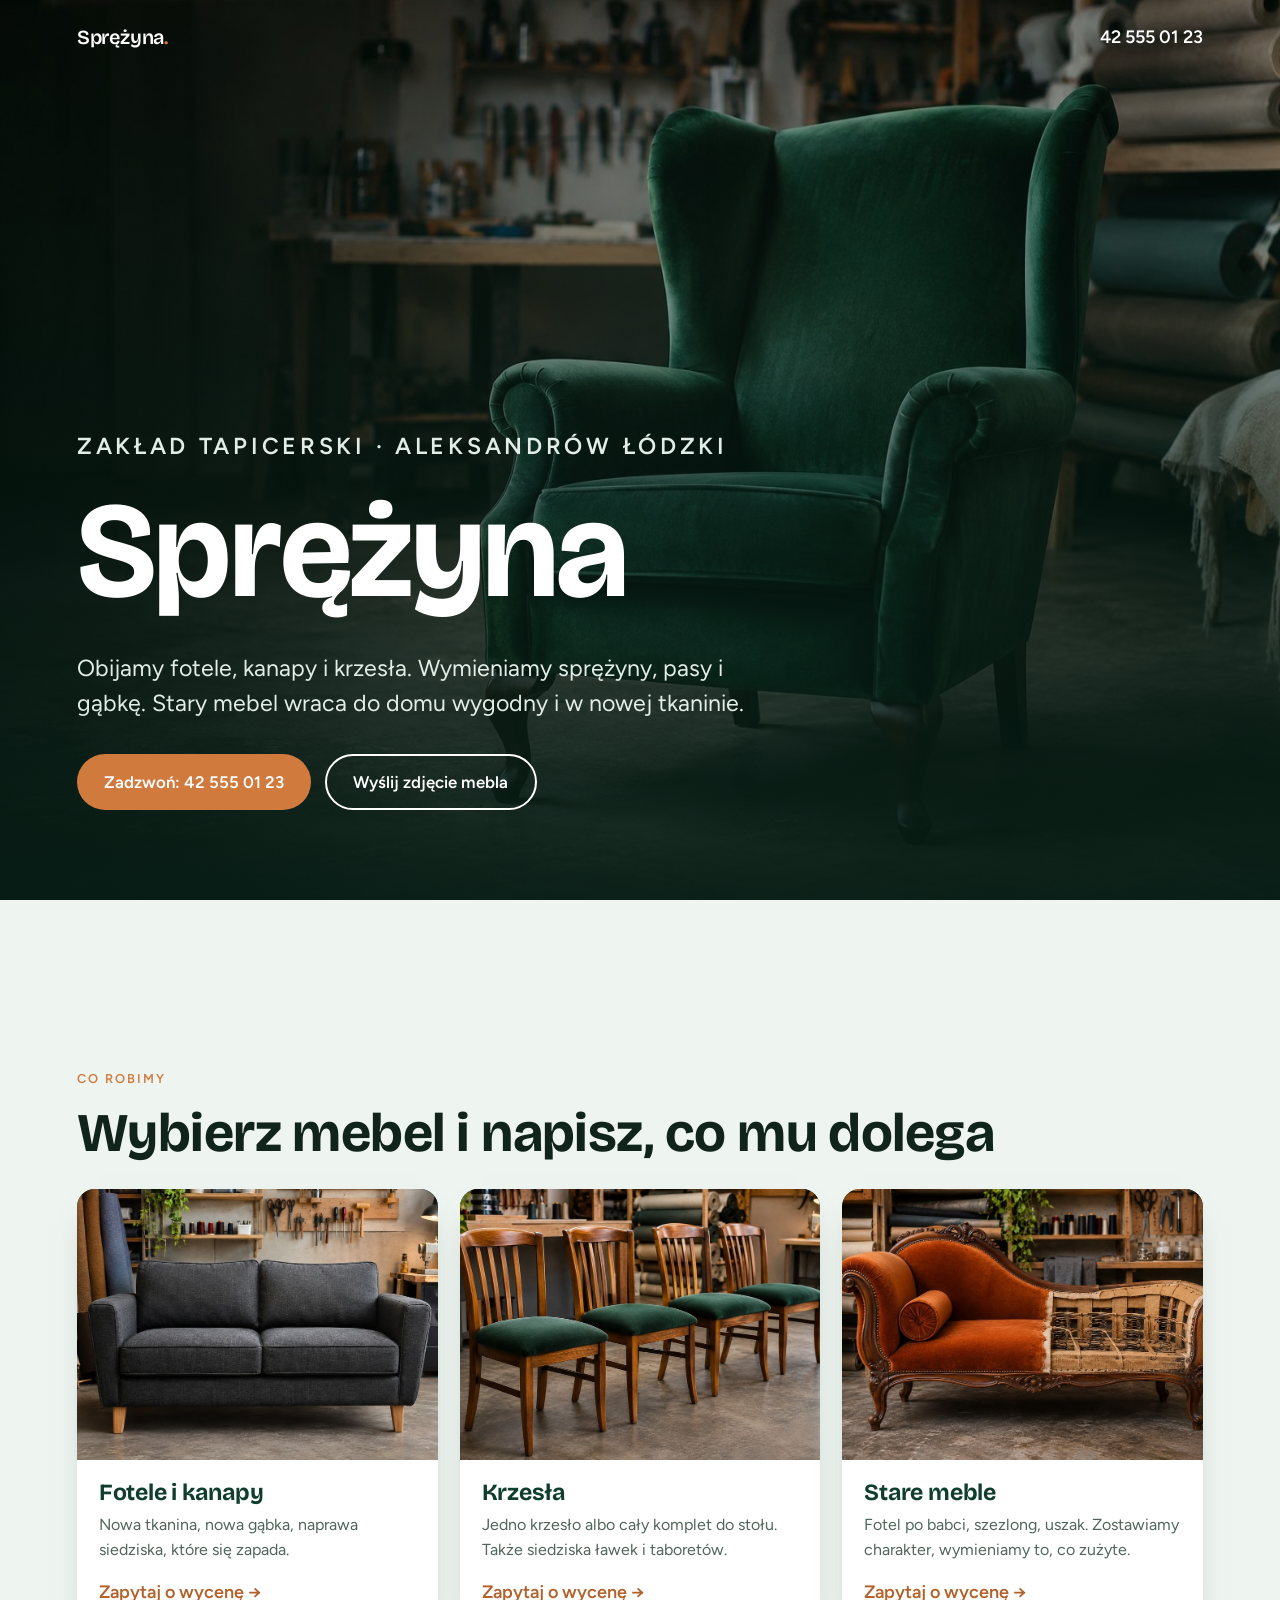
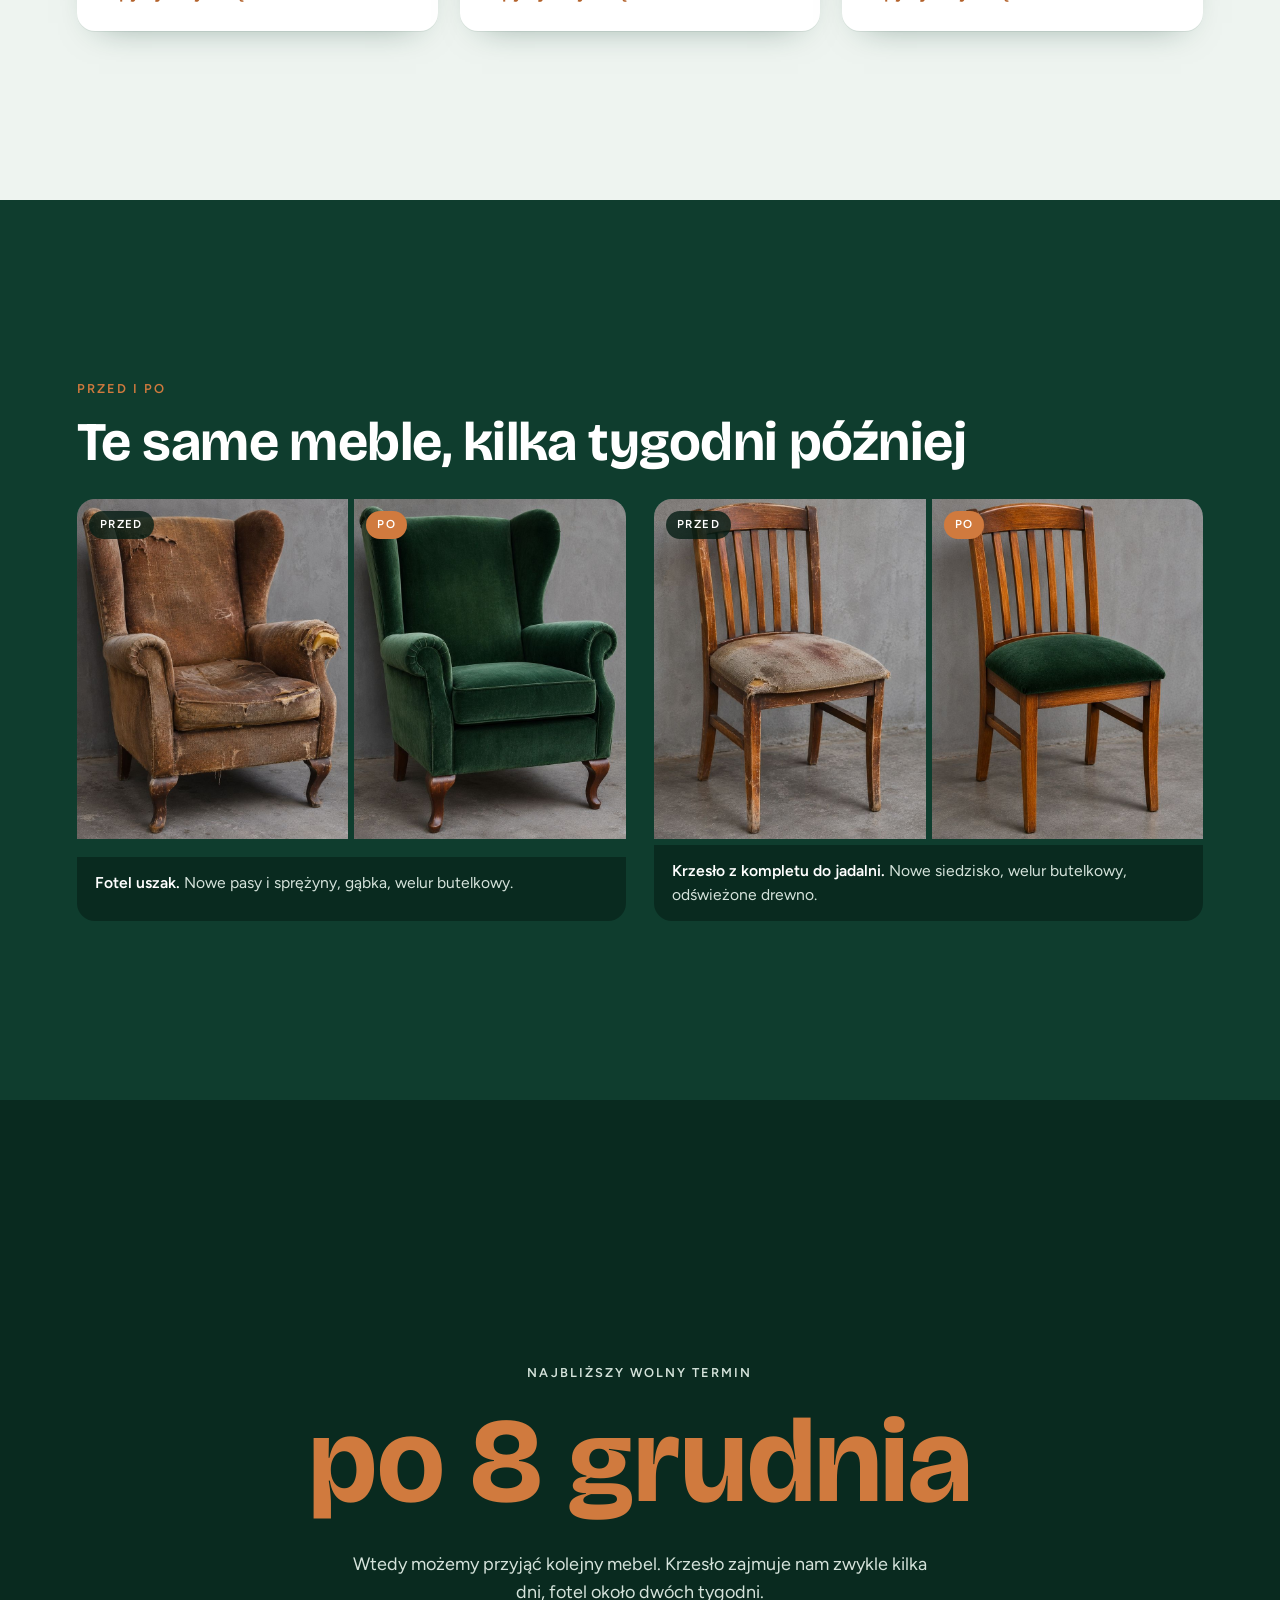
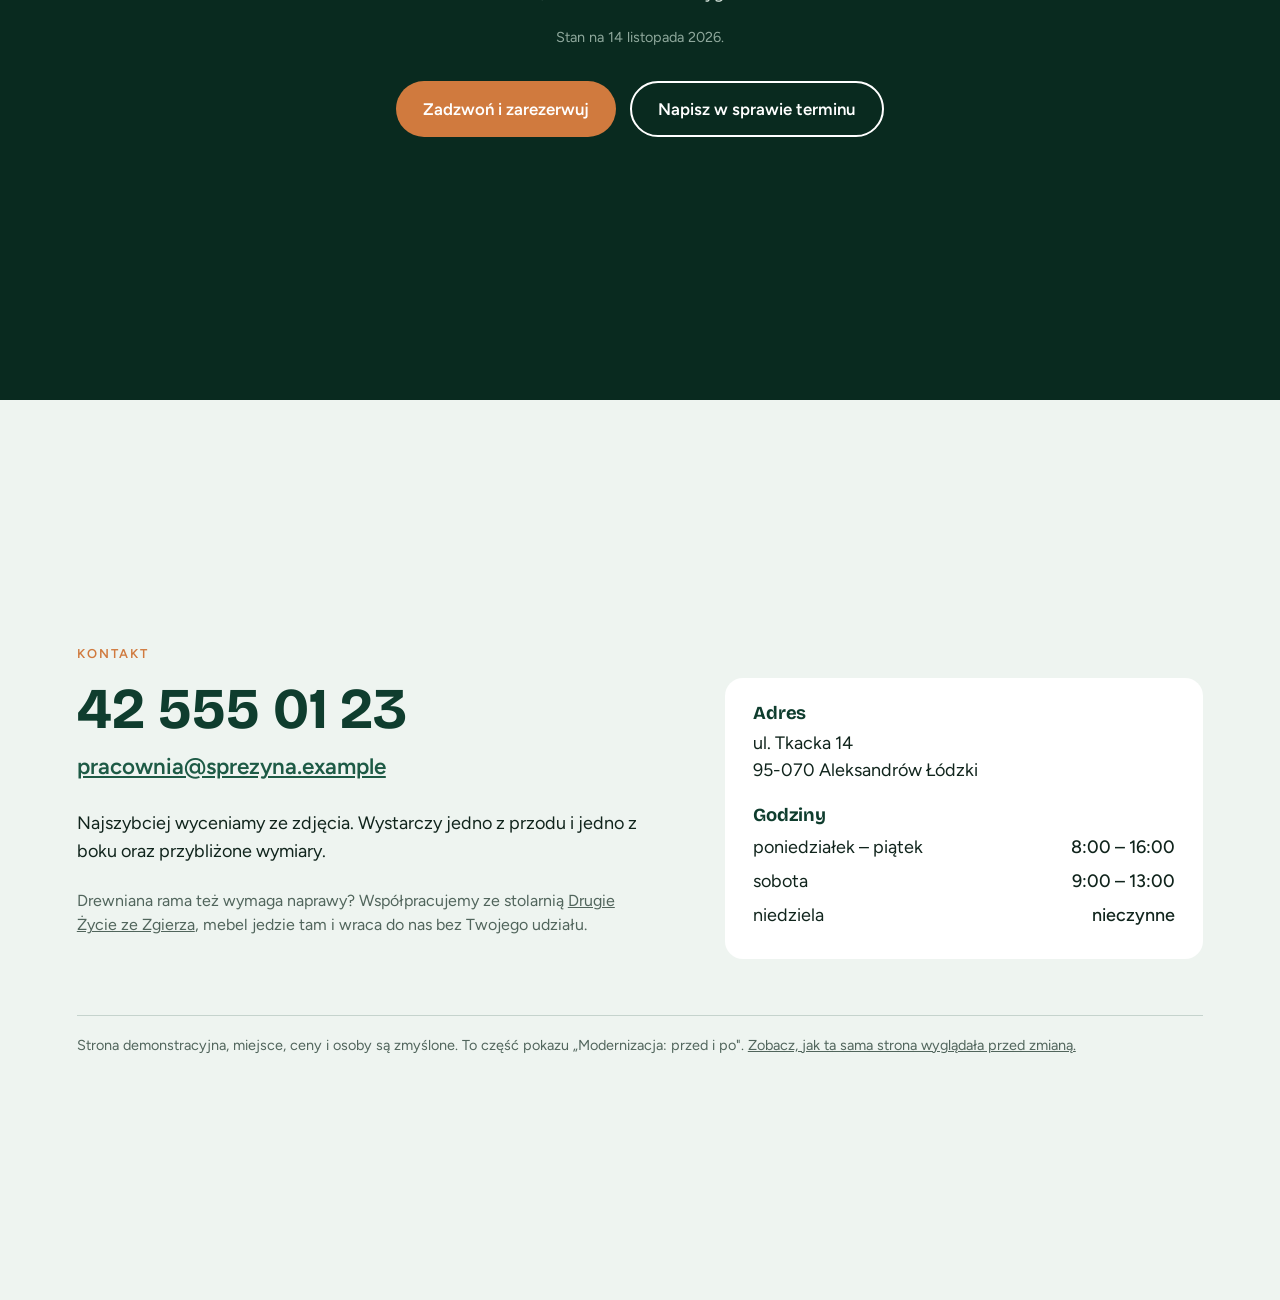
==== po/index.html @ de281724 "Demo: modernizacja strony zakładu tapicerskiego, wersja przed i po Co-Authored-By: Claude Fable 5.2 " ====
<!DOCTYPE html>
<html lang="pl">
<head>
<meta charset="utf-8">
<meta name="viewport" content="width=device-width,initial-scale=1">
<title>Sprężyna — zakład tapicerski, Aleksandrów Łódzki</title>
<meta name="description" content="Zakład tapicerski Sprężyna w Aleksandrowie Łódzkim. Obijamy fotele, kanapy i krzesła, naprawiamy sprężyny i pasy, odnawiamy stare meble.">
<meta name="robots" content="noindex">
<link rel="preconnect" href="https://fonts.googleapis.com">
<link rel="preconnect" href="https://fonts.gstatic.com" crossorigin>
<link href="https://fonts.googleapis.com/css2?family=Bricolage+Grotesque:opsz,wght@12..96,500;12..96,700&family=Figtree:wght@400;500;600&display=swap" rel="stylesheet">
<style>
:root{
  --zielen:#0f3d2e;
  --zielen-ciemna:#092a1f;
  --zielen-jasna:#1d5a45;
  --miedz:#d07a3e;
  --miedz-ciemna:#b3622b;
  --jasne:#eef4f0;
  --tekst:#10241c;
  --szary:#51655c;
}
*{box-sizing:border-box;margin:0;padding:0}
html{scroll-behavior:smooth}
body{font-family:Figtree,system-ui,sans-serif;font-size:18px;line-height:1.55;color:var(--tekst);background:var(--jasne)}
h1,h2,h3{font-family:"Bricolage Grotesque",Figtree,sans-serif;line-height:1.08;letter-spacing:-.01em}
a{color:inherit}
img{display:block;max-width:100%}

/* każda sekcja zajmuje cały ekran */
section{min-height:100vh;min-height:100svh;display:flex;flex-direction:column;justify-content:center;padding:clamp(28px,6vw,80px) clamp(20px,6vw,90px)}
.wew{width:100%;max-width:1180px;margin:0 auto}
.nadtytul{font-size:.8rem;font-weight:600;letter-spacing:.16em;text-transform:uppercase;color:var(--miedz);margin-bottom:.9rem}
h2{font-size:clamp(2rem,5vw,3.4rem);margin-bottom:.5em}

/* przyciski */
.przycisk{display:inline-flex;align-items:center;justify-content:center;gap:.5em;min-height:56px;padding:0 1.6em;border-radius:999px;font-weight:600;font-size:1.05rem;text-decoration:none;transition:transform .15s,background .15s}
.przycisk:hover{transform:translateY(-2px)}
.glowny{background:var(--miedz);color:#fff}
.glowny:hover{background:var(--miedz-ciemna)}
.obrys{border:2px solid currentColor}
.przyciski{display:flex;flex-wrap:wrap;gap:14px;margin-top:2rem}

/* zaślepki zdjęć: znikną po wstawieniu prawdziwych plików */
.foto{position:relative;background:linear-gradient(135deg,#1d5a45,#0c3326 60%,#061d15);overflow:hidden}
.foto img{position:absolute;inset:0;width:100%;height:100%;object-fit:cover}
.foto::after{content:attr(data-opis);position:absolute;inset:0;display:flex;align-items:center;justify-content:center;text-align:center;padding:12px;font-size:.78rem;letter-spacing:.06em;color:rgba(255,255,255,.55)}
.foto.jest::after{content:none}

/* 1. start */
#start{position:relative;color:#fff;background:var(--zielen-ciemna);padding-top:0;padding-bottom:clamp(36px,7vw,90px);justify-content:flex-end}
#start .foto{position:absolute;inset:0}
#start .foto::before{content:"";position:absolute;inset:0;z-index:1;background:linear-gradient(180deg,rgba(6,29,21,.25) 0%,rgba(6,29,21,.55) 45%,rgba(6,29,21,.94) 100%)}
#start .foto img{object-position:60% center}
#start .wew{position:relative;z-index:2}
.gora{position:absolute;z-index:3;top:0;left:0;right:0;display:flex;justify-content:space-between;align-items:center;padding:22px clamp(20px,6vw,90px);font-weight:600}
.gora a{text-decoration:none}
.znak{font-family:"Bricolage Grotesque",sans-serif;font-size:1.25rem;letter-spacing:-.01em}
.znak span{color:var(--miedz)}
h1{font-size:clamp(3.4rem,13vw,8.5rem);margin-bottom:.18em}
#start p{font-size:clamp(1.1rem,2.3vw,1.45rem);max-width:30em;color:#e3ede7}

/* 2. co robimy */
#uslugi{background:var(--jasne)}
.kafle{display:grid;grid-template-columns:repeat(3,1fr);gap:22px;margin-top:1.4rem}
.kafel{display:flex;flex-direction:column;background:#fff;border-radius:18px;overflow:hidden;text-decoration:none;box-shadow:0 1px 0 rgba(15,61,46,.08),0 14px 34px -22px rgba(15,61,46,.5);transition:transform .18s,box-shadow .18s}
.kafel:hover{transform:translateY(-5px);box-shadow:0 1px 0 rgba(15,61,46,.08),0 22px 40px -20px rgba(15,61,46,.6)}
.kafel .foto{aspect-ratio:4/3}
.kafel div.opis{padding:20px 22px 24px;display:flex;flex-direction:column;flex:1}
.kafel h3{font-size:1.45rem;margin-bottom:.35em;color:var(--zielen)}
.kafel p{color:var(--szary);font-size:1rem;flex:1}
.kafel .dalej{margin-top:1rem;font-weight:600;color:var(--miedz-ciemna)}

/* 3. przed i po */
#realizacje{background:var(--zielen);color:#fff}
#realizacje h2{color:#fff}
.pary{display:grid;grid-template-columns:1fr 1fr;gap:28px;margin-top:1.2rem}
.para{display:grid;grid-template-columns:1fr 1fr;gap:6px;border-radius:18px;overflow:hidden}
.para .foto{aspect-ratio:4/5}
.para .foto span{position:absolute;z-index:2;left:12px;top:12px;background:rgba(6,29,21,.8);color:#fff;font-size:.72rem;font-weight:600;letter-spacing:.12em;text-transform:uppercase;padding:5px 11px;border-radius:999px}
.para .foto.po span{background:var(--miedz)}
.podpis{grid-column:1/-1;background:var(--zielen-ciemna);padding:14px 18px;font-size:.98rem;color:#d5e3db}
.podpis b{color:#fff;font-weight:600}

/* 4. termin */
#termin{background:var(--zielen-ciemna);color:#fff;text-align:center;align-items:center}
#termin .wielkie{font-family:"Bricolage Grotesque",sans-serif;font-weight:700;font-size:clamp(3rem,11vw,7.5rem);line-height:1;color:var(--miedz);margin:.15em 0 .25em}
#termin p{max-width:32em;margin:0 auto;color:#d5e3db}
#termin .stan{font-size:.9rem;color:#8fa89c;margin-top:1.2rem}
#termin .przyciski{justify-content:center}

/* 5. kontakt */
#kontakt{background:var(--jasne)}
.kontakt{display:grid;grid-template-columns:1.1fr .9fr;gap:clamp(24px,5vw,70px);align-items:start}
.duzy{display:block;font-family:"Bricolage Grotesque",sans-serif;font-weight:700;font-size:clamp(2rem,6vw,3.6rem);line-height:1.1;color:var(--zielen);text-decoration:none;margin-bottom:.15em}
.duzy:hover{color:var(--miedz-ciemna)}
.mail{display:inline-block;font-size:clamp(1.05rem,2.6vw,1.4rem);font-weight:600;color:var(--zielen-jasna);margin-bottom:1.6rem;word-break:break-word}
.dane{background:#fff;border-radius:18px;padding:26px 28px}
.dane h3{font-size:1.15rem;color:var(--zielen);margin:1.1em 0 .3em}
.dane h3:first-child{margin-top:0}
.dane table{border-collapse:collapse;width:100%}
.dane td{padding:3px 0}
.dane td:last-child{text-align:right;font-weight:500}
.sasiad{margin-top:1.4rem;color:var(--szary);font-size:1rem;max-width:34em}
.demo{margin-top:clamp(28px,5vw,56px);padding-top:18px;border-top:1px solid rgba(15,61,46,.18);font-size:.9rem;color:var(--szary)}

@media (max-width:860px){
  body{font-size:17px}
  .kafle{grid-template-columns:1fr;gap:12px}
  .kafel{flex-direction:row;align-items:stretch}
  .kafel .foto{flex:0 0 34%;aspect-ratio:auto;min-height:118px}
  .kafel div.opis{padding:14px 16px}
  .kafel h3{font-size:1.2rem}
  .kafel p{font-size:.93rem}
  .kafel .dalej{margin-top:.5rem;font-size:.93rem}
  .pary{grid-template-columns:1fr;gap:16px}
  .para .foto{aspect-ratio:1/1}
  .podpis{font-size:.9rem;padding:11px 14px}
  .kontakt{grid-template-columns:1fr}
  .przyciski .przycisk{flex:1 1 100%}
}
</style>
</head>
<body>

<!-- 1. START -->
<section id="start">
  <div class="gora">
    <a class="znak" href="#start">Sprężyna<span>.</span></a>
    <a href="tel:+48425550123">42 555 01 23</a>
  </div>
  <div class="foto jest">
    <img src="foto/start.jpg" alt="Odnowiony fotel uszak w pracowni tapicerskiej">
  </div>
  <div class="wew">
    <p class="nadtytul">Zakład tapicerski · Aleksandrów Łódzki</p>
    <h1>Sprężyna</h1>
    <p>Obijamy fotele, kanapy i krzesła. Wymieniamy sprężyny, pasy i gąbkę. Stary mebel wraca do domu wygodny i w nowej tkaninie.</p>
    <div class="przyciski">
      <a class="przycisk glowny" href="tel:+48425550123">Zadzwoń: 42 555 01 23</a>
      <a class="przycisk obrys" href="mailto:pracownia@sprezyna.example?subject=Zapytanie%20o%20wycen%C4%99%20%E2%80%94%20zdj%C4%99cie%20mebla&body=Dzie%C5%84%20dobry%2C%0A%0Aw%20za%C5%82%C4%85czniku%20wysy%C5%82am%20zdj%C4%99cie%20mebla.%0AWymiary%20(mniej%20wi%C4%99cej)%3A%20%0ACo%20jest%20do%20zrobienia%3A%20%0A">Wyślij zdjęcie mebla</a>
    </div>
  </div>
</section>

<!-- 2. CO ROBIMY -->
<section id="uslugi">
  <div class="wew">
    <p class="nadtytul">Co robimy</p>
    <h2>Wybierz mebel i napisz, co mu dolega</h2>
    <div class="kafle">
      <a class="kafel" href="mailto:pracownia@sprezyna.example?subject=Zapytanie%20o%20wycen%C4%99%20%E2%80%94%20fotel%20lub%20kanapa">
        <div class="foto jest"><img src="foto/fotel.jpg" alt="Kanapa po renowacji" loading="lazy"></div>
        <div class="opis">
          <h3>Fotele i kanapy</h3>
          <p>Nowa tkanina, nowa gąbka, naprawa siedziska, które się zapada.</p>
          <span class="dalej">Zapytaj o wycenę →</span>
        </div>
      </a>
      <a class="kafel" href="mailto:pracownia@sprezyna.example?subject=Zapytanie%20o%20wycen%C4%99%20%E2%80%94%20obicie%20krzese%C5%82">
        <div class="foto jest"><img src="foto/krzesla.jpg" alt="Krzesła z nowymi siedziskami" loading="lazy"></div>
        <div class="opis">
          <h3>Krzesła</h3>
          <p>Jedno krzesło albo cały komplet do stołu. Także siedziska ławek i taboretów.</p>
          <span class="dalej">Zapytaj o wycenę →</span>
        </div>
      </a>
      <a class="kafel" href="mailto:pracownia@sprezyna.example?subject=Zapytanie%20o%20wycen%C4%99%20%E2%80%94%20stary%20mebel%20do%20odnowienia">
        <div class="foto jest"><img src="foto/stary.jpg" alt="Szezlong w trakcie renowacji" loading="lazy"></div>
        <div class="opis">
          <h3>Stare meble</h3>
          <p>Fotel po babci, szezlong, uszak. Zostawiamy charakter, wymieniamy to, co zużyte.</p>
          <span class="dalej">Zapytaj o wycenę →</span>
        </div>
      </a>
    </div>
  </div>
</section>

<!-- 3. PRZED I PO -->
<section id="realizacje">
  <div class="wew">
    <p class="nadtytul">Przed i po</p>
    <h2>Te same meble, kilka tygodni później</h2>
    <div class="pary">
      <div class="para">
        <div class="foto jest"><span>Przed</span><img src="foto/fotel-przed.jpg" alt="Zniszczony fotel uszak przed renowacją" loading="lazy"></div>
        <div class="foto po jest"><span>Po</span><img src="foto/fotel-po.jpg" alt="Ten sam fotel po renowacji" loading="lazy"></div>
        <p class="podpis"><b>Fotel uszak.</b> Nowe pasy i sprężyny, gąbka, welur butelkowy.</p>
      </div>
      <div class="para">
        <div class="foto jest"><span>Przed</span><img src="foto/krzeslo-przed.jpg" alt="Zniszczone krzesło przed renowacją" loading="lazy"></div>
        <div class="foto po jest"><span>Po</span><img src="foto/krzeslo-po.jpg" alt="To samo krzesło po renowacji" loading="lazy"></div>
        <p class="podpis"><b>Krzesło z kompletu do jadalni.</b> Nowe siedzisko, welur butelkowy, odświeżone drewno.</p>
      </div>
    </div>
  </div>
</section>

<!-- 4. TERMIN -->
<section id="termin">
  <div class="wew">
    <p class="nadtytul">Najbliższy wolny termin</p>
    <p class="wielkie" id="kiedy">zadzwoń</p>
    <p>Wtedy możemy przyjąć kolejny mebel. Krzesło zajmuje nam zwykle kilka dni, fotel około dwóch tygodni.</p>
    <p class="stan" id="stan"></p>
    <div class="przyciski">
      <a class="przycisk glowny" href="tel:+48425550123">Zadzwoń i zarezerwuj</a>
      <a class="przycisk obrys" href="mailto:pracownia@sprezyna.example?subject=Zapytanie%20o%20wycen%C4%99%20%E2%80%94%20rezerwacja%20terminu">Napisz w sprawie terminu</a>
    </div>
  </div>
</section>

<!-- 5. KONTAKT -->
<section id="kontakt">
  <div class="wew">
    <p class="nadtytul">Kontakt</p>
    <div class="kontakt">
      <div>
        <a class="duzy" href="tel:+48425550123">42 555 01 23</a>
        <a class="mail" href="mailto:pracownia@sprezyna.example?subject=Zapytanie%20o%20wycen%C4%99%20%E2%80%94%20tapicerka">pracownia@sprezyna.example</a>
        <p>Najszybciej wyceniamy ze zdjęcia. Wystarczy jedno z przodu i jedno z boku oraz przybliżone wymiary.</p>
        <p class="sasiad">Drewniana rama też wymaga naprawy? Współpracujemy ze stolarnią <a href="https://alexgreen-art.github.io/stolarnia/">Drugie Życie ze Zgierza</a>, mebel jedzie tam i wraca do nas bez Twojego udziału.</p>
      </div>
      <div class="dane">
        <h3>Adres</h3>
        <p>ul. Tkacka 14<br>95-070 Aleksandrów Łódzki</p>
        <h3>Godziny</h3>
        <table>
          <tr><td>poniedziałek – piątek</td><td>8:00 – 16:00</td></tr>
          <tr><td>sobota</td><td>9:00 – 13:00</td></tr>
          <tr><td>niedziela</td><td>nieczynne</td></tr>
        </table>
      </div>
    </div>
    <p class="demo">Strona demonstracyjna, miejsce, ceny i osoby są zmyślone. To część pokazu „Modernizacja: przed i po". <a href="../przed/">Zobacz, jak ta sama strona wyglądała przed zmianą.</a></p>
  </div>
</section>

<script src="../termin.js?v=1"></script>
<script>
if (typeof NAJBLIZSZY_TERMIN === "string" && NAJBLIZSZY_TERMIN) {
  document.getElementById("kiedy").textContent = NAJBLIZSZY_TERMIN;
}
if (typeof STAN_NA_DZIEN === "string" && STAN_NA_DZIEN) {
  document.getElementById("stan").textContent = "Stan na " + STAN_NA_DZIEN + ".";
}
</script>
</body>
</html>
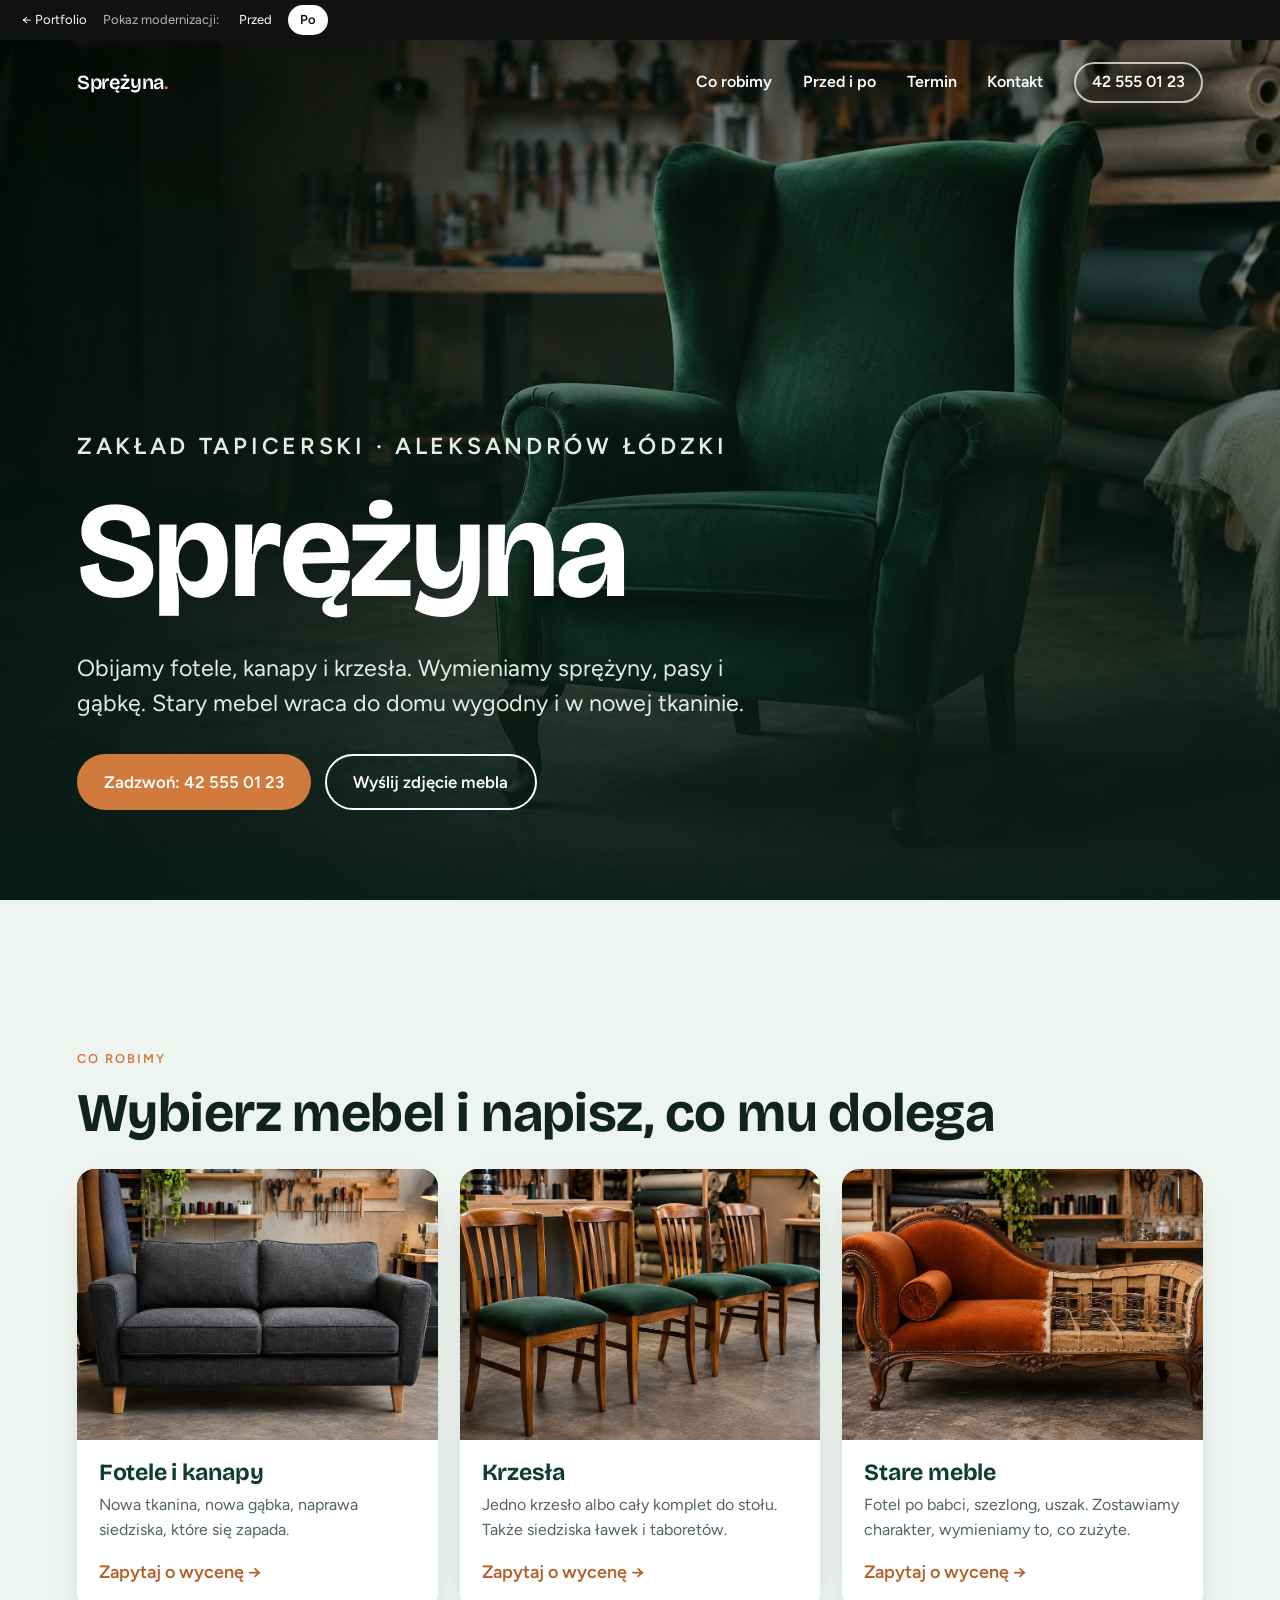
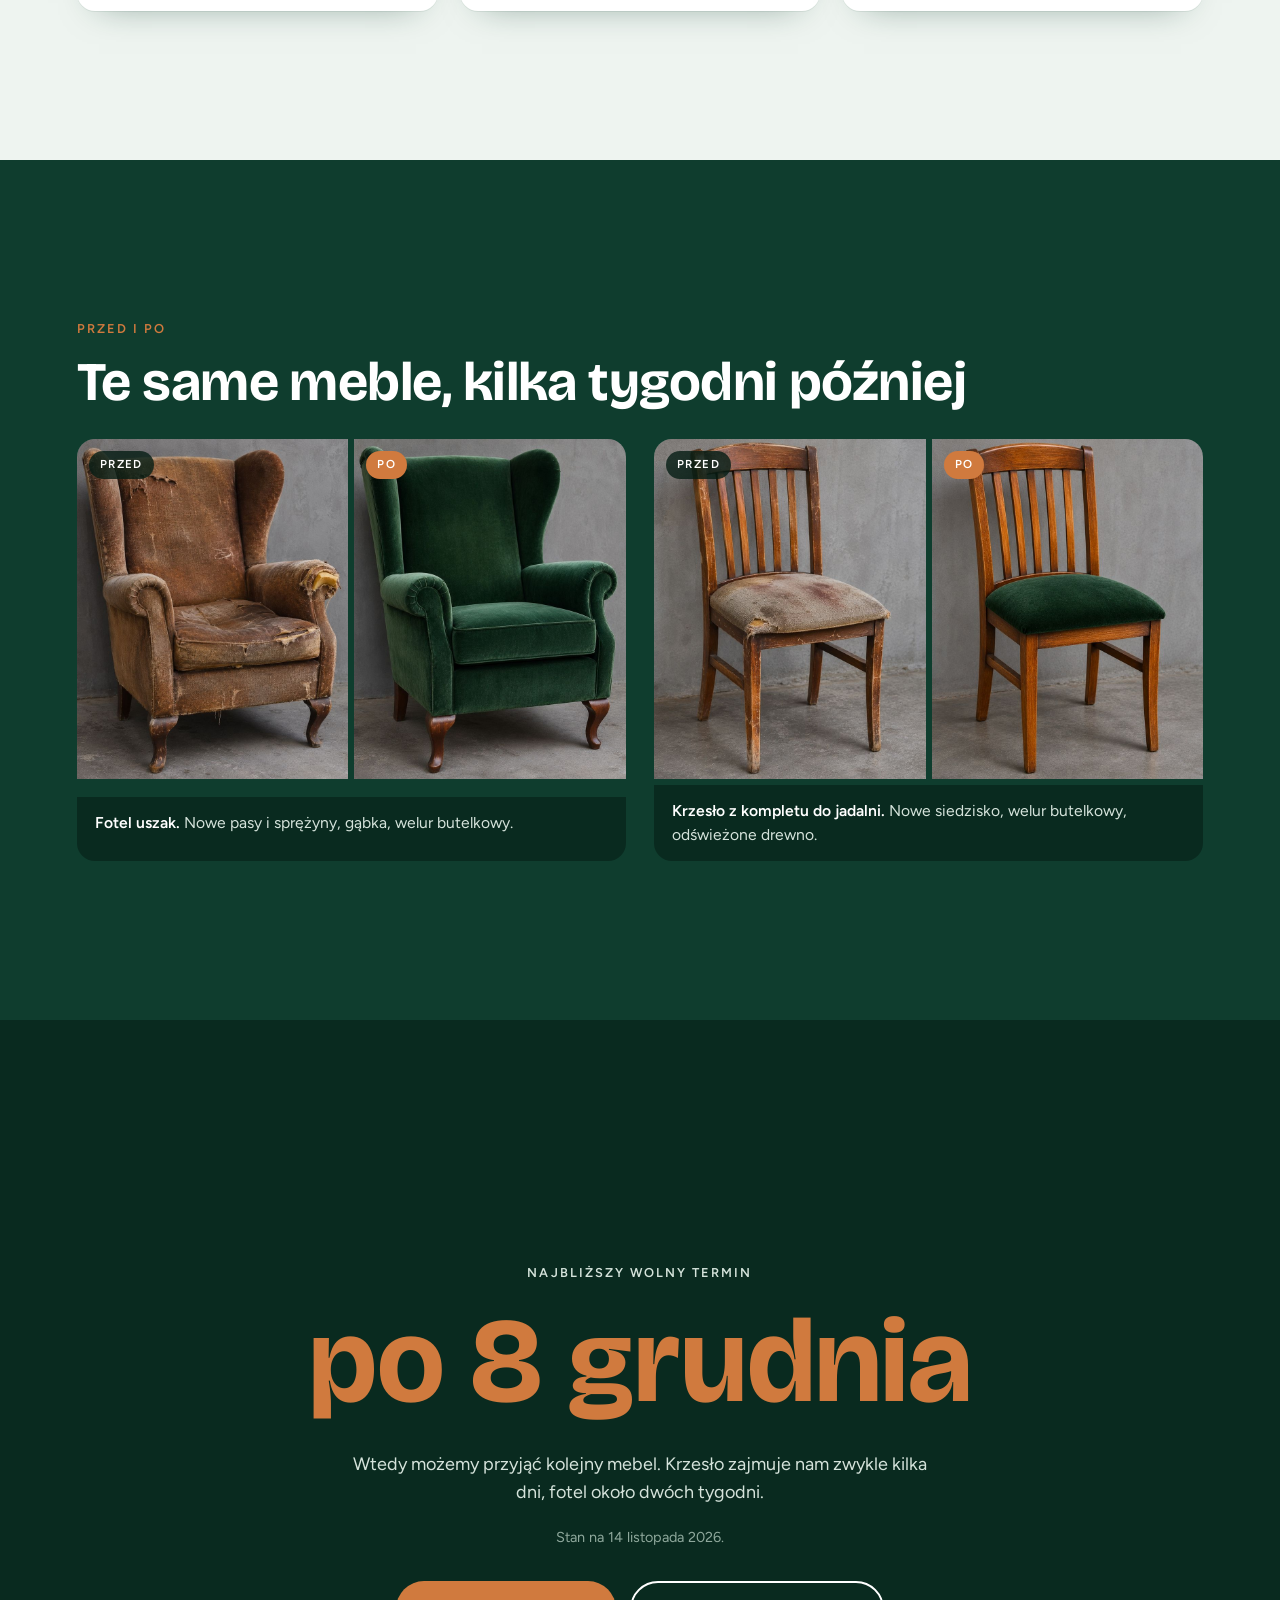
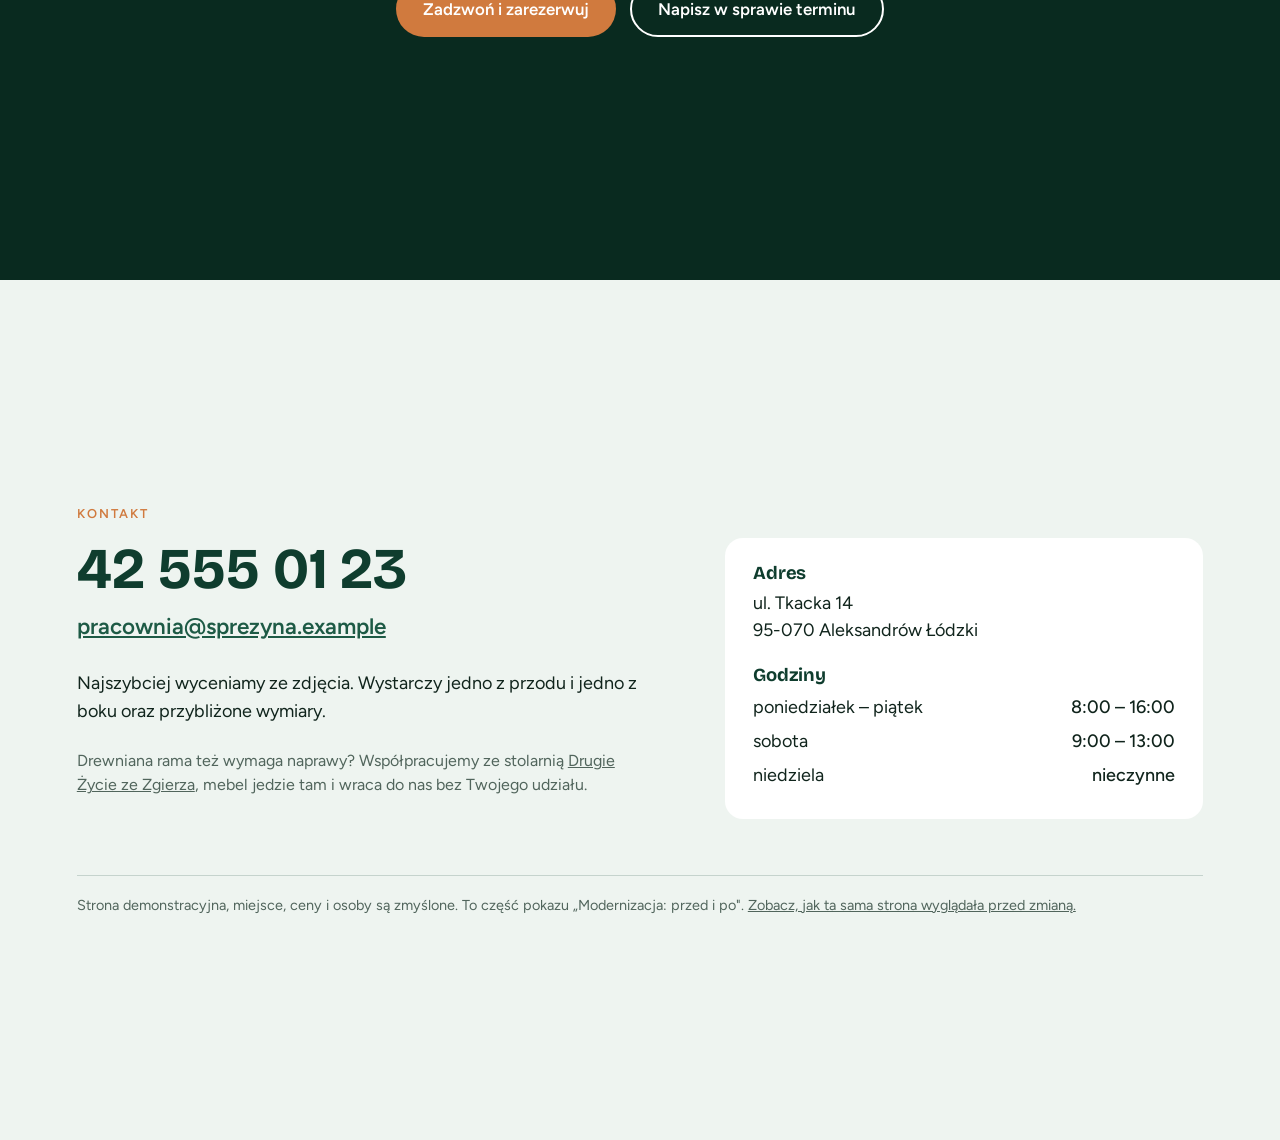
==== commit 2b4cf472: "Pasek pokazu i nawigacja na obu stronach, zdjęcia na stronie przed Co-Authored-By: Claude Fable 5.2 " ====
--- a/po/index.html
+++ b/po/index.html
@@ -19,16 +19,23 @@
   --jasne:#eef4f0;
   --tekst:#10241c;
   --szary:#51655c;
+  --pasek:40px;
 }
 *{box-sizing:border-box;margin:0;padding:0}
 html{scroll-behavior:smooth}
+#pokaz{position:sticky;top:0;z-index:50;height:var(--pasek);display:flex;align-items:center;justify-content:center;gap:4px;background:#111;color:#fff;font-size:13px;white-space:nowrap;padding:0 10px}
+#pokaz a{color:#fff;text-decoration:none;padding:5px 12px;border-radius:999px}
+#pokaz a.tu{background:#fff;color:#111;font-weight:600}
+#pokaz a.port{margin-right:auto}
+#pokaz span{opacity:.7;margin-right:4px}
+#pokaz i{flex:1}
 body{font-family:Figtree,system-ui,sans-serif;font-size:18px;line-height:1.55;color:var(--tekst);background:var(--jasne)}
 h1,h2,h3{font-family:"Bricolage Grotesque",Figtree,sans-serif;line-height:1.08;letter-spacing:-.01em}
 a{color:inherit}
 img{display:block;max-width:100%}
 
 /* każda sekcja zajmuje cały ekran */
-section{min-height:100vh;min-height:100svh;display:flex;flex-direction:column;justify-content:center;padding:clamp(28px,6vw,80px) clamp(20px,6vw,90px)}
+section{scroll-margin-top:var(--pasek);min-height:calc(100vh - var(--pasek));min-height:calc(100svh - var(--pasek));display:flex;flex-direction:column;justify-content:center;padding:clamp(28px,6vw,80px) clamp(20px,6vw,90px)}
 .wew{width:100%;max-width:1180px;margin:0 auto}
 .nadtytul{font-size:.8rem;font-weight:600;letter-spacing:.16em;text-transform:uppercase;color:var(--miedz);margin-bottom:.9rem}
 h2{font-size:clamp(2rem,5vw,3.4rem);margin-bottom:.5em}
@@ -55,6 +62,10 @@
 #start .wew{position:relative;z-index:2}
 .gora{position:absolute;z-index:3;top:0;left:0;right:0;display:flex;justify-content:space-between;align-items:center;padding:22px clamp(20px,6vw,90px);font-weight:600}
 .gora a{text-decoration:none}
+.gora nav{display:flex;align-items:center;gap:clamp(14px,2.4vw,34px);font-size:1rem}
+.gora nav a:hover{color:var(--miedz)}
+.gora .tel{border:2px solid rgba(255,255,255,.7);border-radius:999px;padding:6px 16px}
+#menu-p{display:none;font:inherit;font-weight:600;color:#fff;background:none;border:2px solid rgba(255,255,255,.7);border-radius:999px;padding:6px 18px;cursor:pointer}
 .znak{font-family:"Bricolage Grotesque",sans-serif;font-size:1.25rem;letter-spacing:-.01em}
 .znak span{color:var(--miedz)}
 h1{font-size:clamp(3.4rem,13vw,8.5rem);margin-bottom:.18em}
@@ -105,6 +116,12 @@
 .demo{margin-top:clamp(28px,5vw,56px);padding-top:18px;border-top:1px solid rgba(15,61,46,.18);font-size:.9rem;color:var(--szary)}
 
 @media (max-width:860px){
+  #pokaz span{display:none}
+  #menu-p{display:block}
+  .gora nav{display:none;position:absolute;top:100%;left:12px;right:12px;flex-direction:column;align-items:stretch;gap:0;background:var(--zielen-ciemna);border-radius:16px;padding:8px;box-shadow:0 20px 40px -10px rgba(0,0,0,.6)}
+  .gora nav.otwarte{display:flex}
+  .gora nav a{padding:14px 16px;font-size:1.1rem;border-radius:10px}
+  .gora .tel{border:0;background:var(--miedz);text-align:center;margin-top:6px}
   body{font-size:17px}
   .kafle{grid-template-columns:1fr;gap:12px}
   .kafel{flex-direction:row;align-items:stretch}
@@ -122,12 +139,20 @@
 </style>
 </head>
 <body>
+<div id="pokaz"><a class="port" href="https://alexgreen-art.github.io/portfolio/">← Portfolio</a><span>Pokaz modernizacji:</span><a href="../przed/">Przed</a><a class="tu" href="./">Po</a><i></i></div>
 
 <!-- 1. START -->
 <section id="start">
   <div class="gora">
     <a class="znak" href="#start">Sprężyna<span>.</span></a>
-    <a href="tel:+48425550123">42 555 01 23</a>
+    <button id="menu-p" type="button" aria-expanded="false" aria-controls="menu">Menu</button>
+    <nav id="menu">
+      <a href="#uslugi">Co robimy</a>
+      <a href="#realizacje">Przed i po</a>
+      <a href="#termin">Termin</a>
+      <a href="#kontakt">Kontakt</a>
+      <a class="tel" href="tel:+48425550123">42 555 01 23</a>
+    </nav>
   </div>
   <div class="foto jest">
     <img src="foto/start.jpg" alt="Odnowiony fotel uszak w pracowni tapicerskiej">
@@ -245,6 +270,15 @@
 if (typeof STAN_NA_DZIEN === "string" && STAN_NA_DZIEN) {
   document.getElementById("stan").textContent = "Stan na " + STAN_NA_DZIEN + ".";
 }
+var mp = document.getElementById("menu-p"), mn = document.getElementById("menu");
+mp.addEventListener("click", function () {
+  var o = mn.classList.toggle("otwarte");
+  mp.setAttribute("aria-expanded", o);
+  mp.textContent = o ? "Zamknij" : "Menu";
+});
+mn.addEventListener("click", function () {
+  mn.classList.remove("otwarte"); mp.setAttribute("aria-expanded", false); mp.textContent = "Menu";
+});
 </script>
 </body>
 </html>
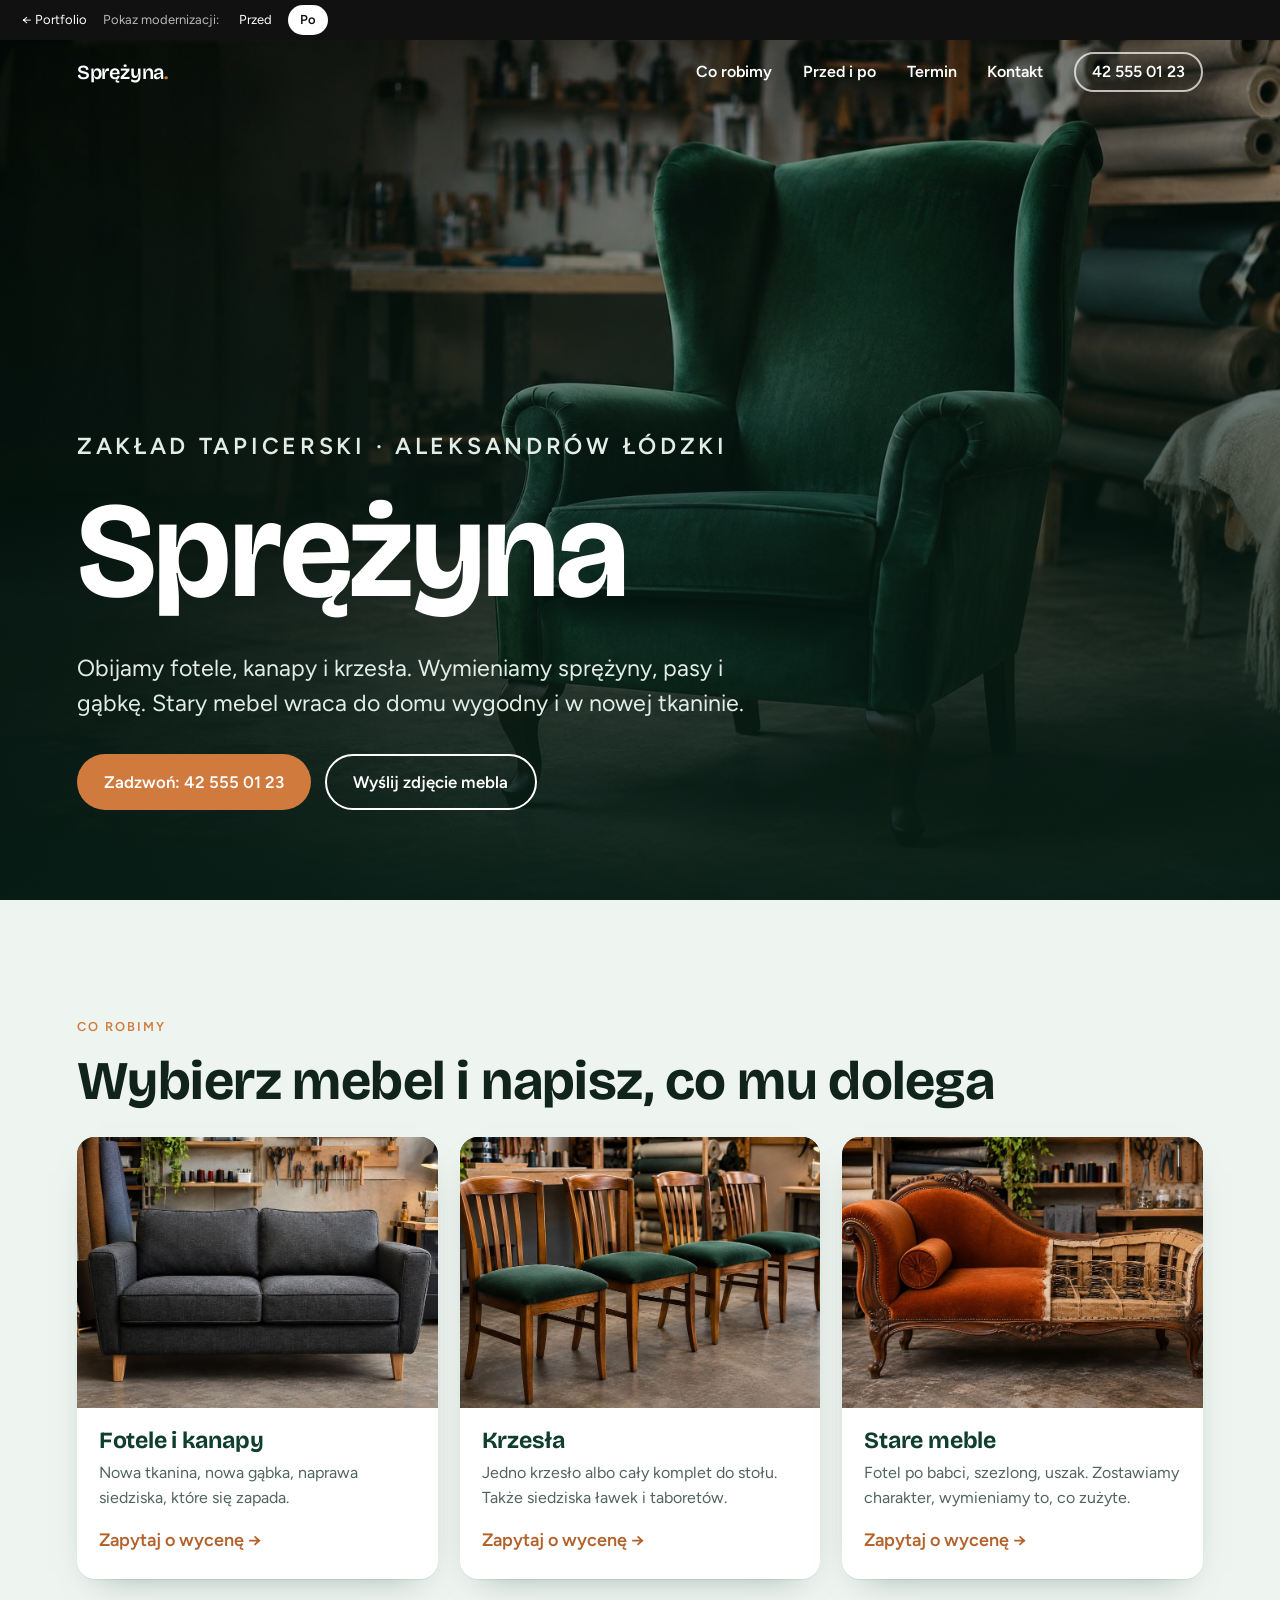
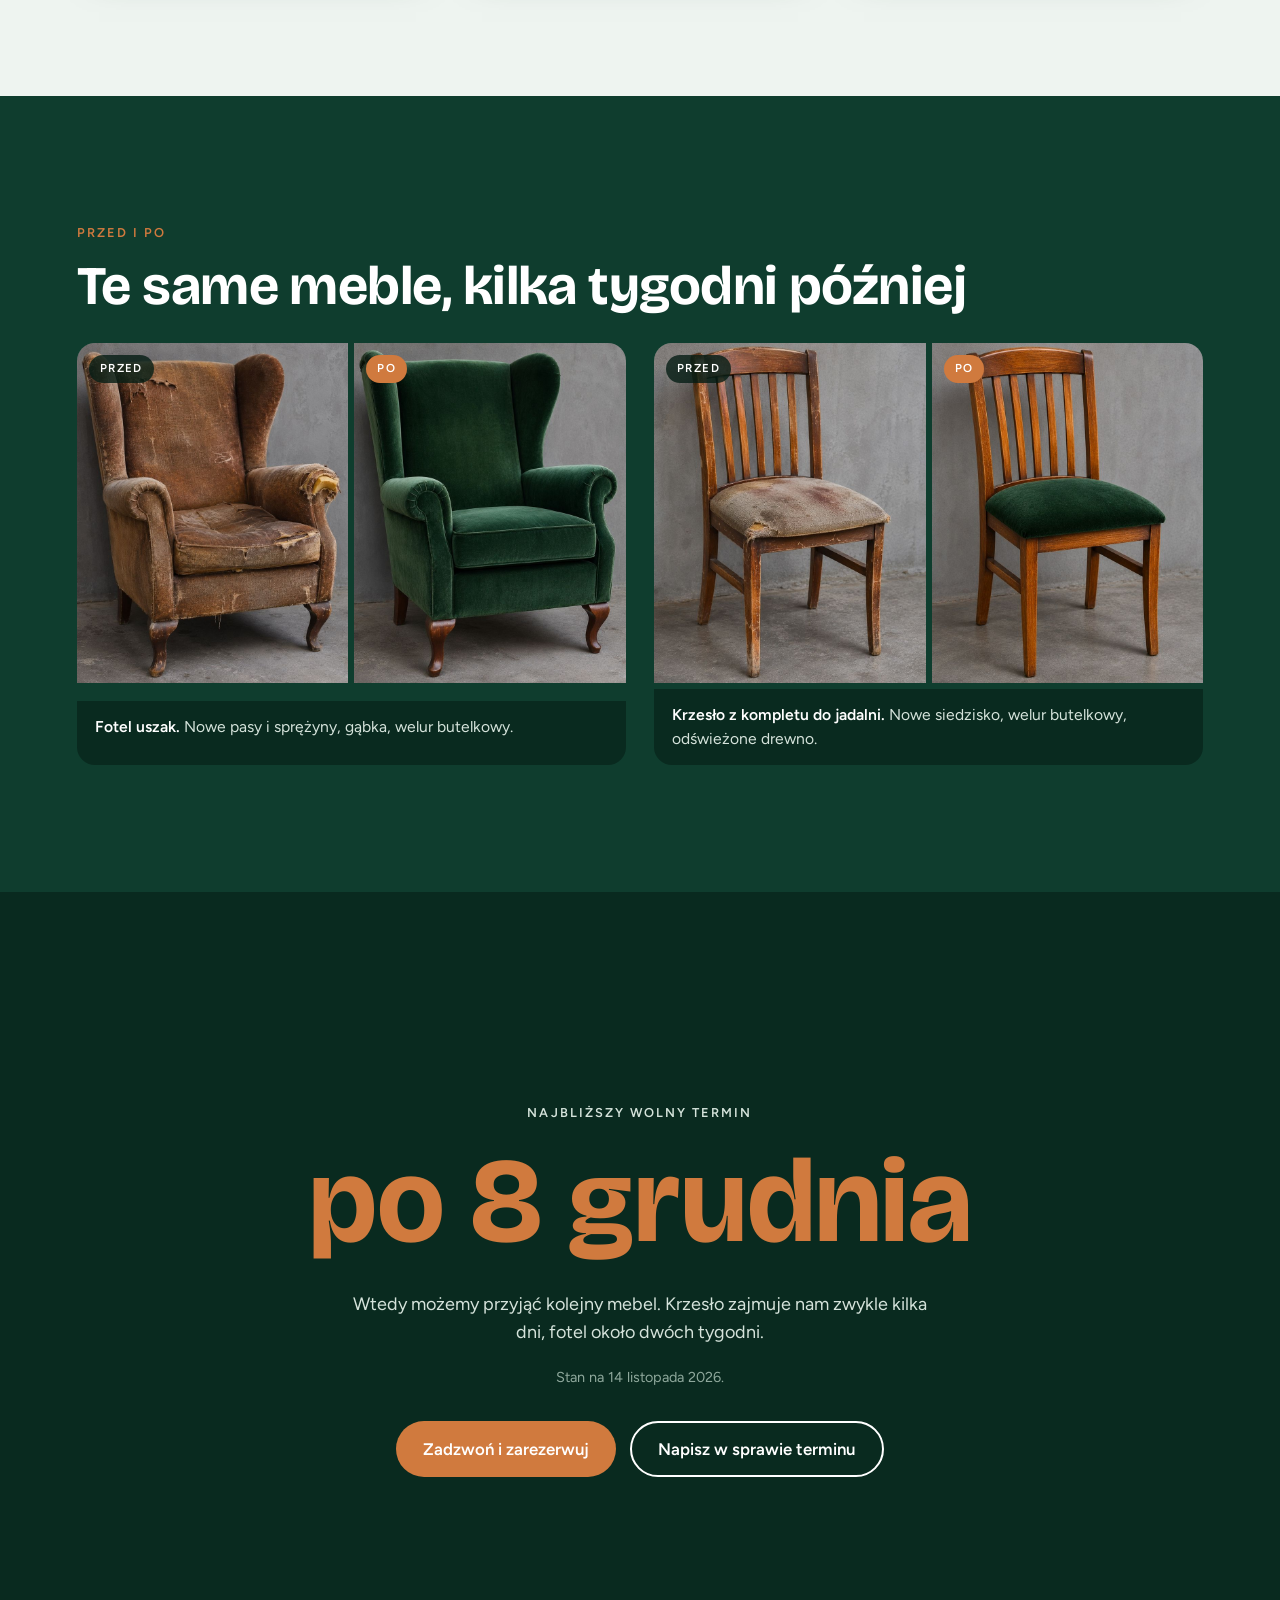
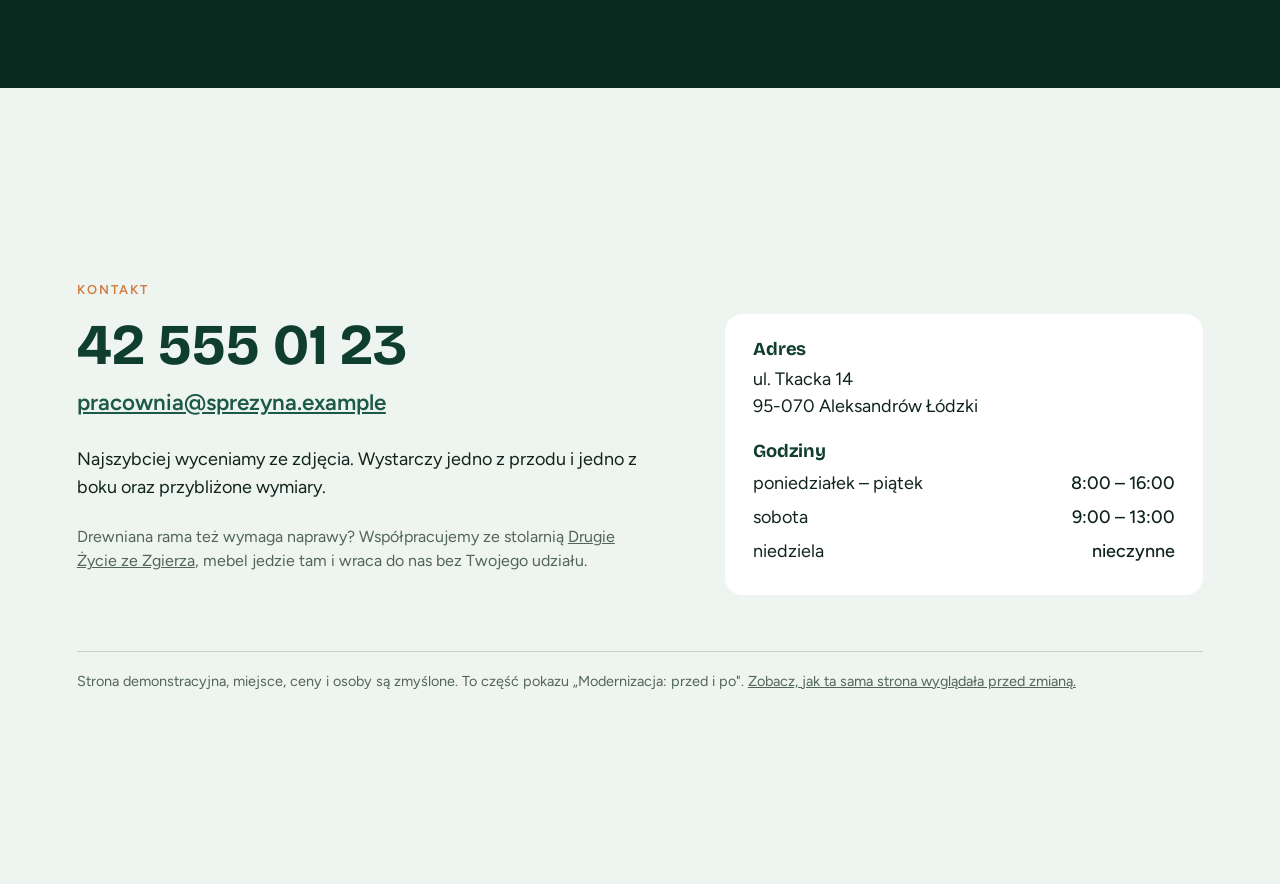
==== commit cab59b07: "Przypięte menu strony po, widoczne w każdej sekcji, z podświetleniem bieżącej sekcji Co-Authored-By:" ====
--- a/po/index.html
+++ b/po/index.html
@@ -20,6 +20,7 @@
   --tekst:#10241c;
   --szary:#51655c;
   --pasek:40px;
+  --naglowek:64px;
 }
 *{box-sizing:border-box;margin:0;padding:0}
 html{scroll-behavior:smooth}
@@ -35,7 +36,7 @@
 img{display:block;max-width:100%}
 
 /* każda sekcja zajmuje cały ekran */
-section{scroll-margin-top:var(--pasek);min-height:calc(100vh - var(--pasek));min-height:calc(100svh - var(--pasek));display:flex;flex-direction:column;justify-content:center;padding:clamp(28px,6vw,80px) clamp(20px,6vw,90px)}
+section{scroll-margin-top:calc(var(--pasek) + var(--naglowek));min-height:calc(100vh - var(--pasek) - var(--naglowek));min-height:calc(100svh - var(--pasek) - var(--naglowek));display:flex;flex-direction:column;justify-content:center;padding:clamp(28px,6vw,80px) clamp(20px,6vw,90px)}
 .wew{width:100%;max-width:1180px;margin:0 auto}
 .nadtytul{font-size:.8rem;font-weight:600;letter-spacing:.16em;text-transform:uppercase;color:var(--miedz);margin-bottom:.9rem}
 h2{font-size:clamp(2rem,5vw,3.4rem);margin-bottom:.5em}
@@ -55,12 +56,14 @@
 .foto.jest::after{content:none}
 
 /* 1. start */
-#start{position:relative;color:#fff;background:var(--zielen-ciemna);padding-top:0;padding-bottom:clamp(36px,7vw,90px);justify-content:flex-end}
+#start{min-height:calc(100vh - var(--pasek));min-height:calc(100svh - var(--pasek));position:relative;color:#fff;background:var(--zielen-ciemna);padding-top:0;padding-bottom:clamp(36px,7vw,90px);justify-content:flex-end}
 #start .foto{position:absolute;inset:0}
 #start .foto::before{content:"";position:absolute;inset:0;z-index:1;background:linear-gradient(180deg,rgba(6,29,21,.25) 0%,rgba(6,29,21,.55) 45%,rgba(6,29,21,.94) 100%)}
 #start .foto img{object-position:60% center}
 #start .wew{position:relative;z-index:2}
-.gora{position:absolute;z-index:3;top:0;left:0;right:0;display:flex;justify-content:space-between;align-items:center;padding:22px clamp(20px,6vw,90px);font-weight:600}
+.gora{position:sticky;top:var(--pasek);z-index:40;height:var(--naglowek);margin-bottom:calc(-1 * var(--naglowek));display:flex;justify-content:space-between;align-items:center;padding:0 clamp(20px,6vw,90px);font-weight:600;color:#fff;transition:background .25s,box-shadow .25s}
+.gora.pelny{background:var(--zielen-ciemna);box-shadow:0 8px 24px -12px rgba(0,0,0,.6)}
+.gora nav a.aktywny{color:var(--miedz)}
 .gora a{text-decoration:none}
 .gora nav{display:flex;align-items:center;gap:clamp(14px,2.4vw,34px);font-size:1rem}
 .gora nav a:hover{color:var(--miedz)}
@@ -141,9 +144,8 @@
 <body>
 <div id="pokaz"><a class="port" href="https://alexgreen-art.github.io/portfolio/">← Portfolio</a><span>Pokaz modernizacji:</span><a href="../przed/">Przed</a><a class="tu" href="./">Po</a><i></i></div>
 
-<!-- 1. START -->
-<section id="start">
-  <div class="gora">
+<!-- NAGŁÓWEK: przypięty, widoczny w każdej sekcji -->
+<header class="gora" id="naglowek">
     <a class="znak" href="#start">Sprężyna<span>.</span></a>
     <button id="menu-p" type="button" aria-expanded="false" aria-controls="menu">Menu</button>
     <nav id="menu">
@@ -153,7 +155,10 @@
       <a href="#kontakt">Kontakt</a>
       <a class="tel" href="tel:+48425550123">42 555 01 23</a>
     </nav>
-  </div>
+</header>
+
+<!-- 1. START -->
+<section id="start">
   <div class="foto jest">
     <img src="foto/start.jpg" alt="Odnowiony fotel uszak w pracowni tapicerskiej">
   </div>
@@ -279,6 +284,21 @@
 mn.addEventListener("click", function () {
   mn.classList.remove("otwarte"); mp.setAttribute("aria-expanded", false); mp.textContent = "Menu";
 });
+var ng = document.getElementById("naglowek");
+var start = document.getElementById("start");
+var linkiMenu = mn.querySelectorAll("a[href^='#']");
+function stan() {
+  ng.classList.toggle("pelny", start.getBoundingClientRect().bottom < 140 || mn.classList.contains("otwarte"));
+  var biezaca = "";
+  document.querySelectorAll("section").forEach(function (s) {
+    if (s.getBoundingClientRect().top < window.innerHeight * 0.4) biezaca = s.id;
+  });
+  linkiMenu.forEach(function (a) { a.classList.toggle("aktywny", a.getAttribute("href") === "#" + biezaca); });
+}
+window.addEventListener("scroll", stan, { passive: true });
+window.addEventListener("resize", stan);
+mp.addEventListener("click", stan);
+stan();
 </script>
 </body>
 </html>
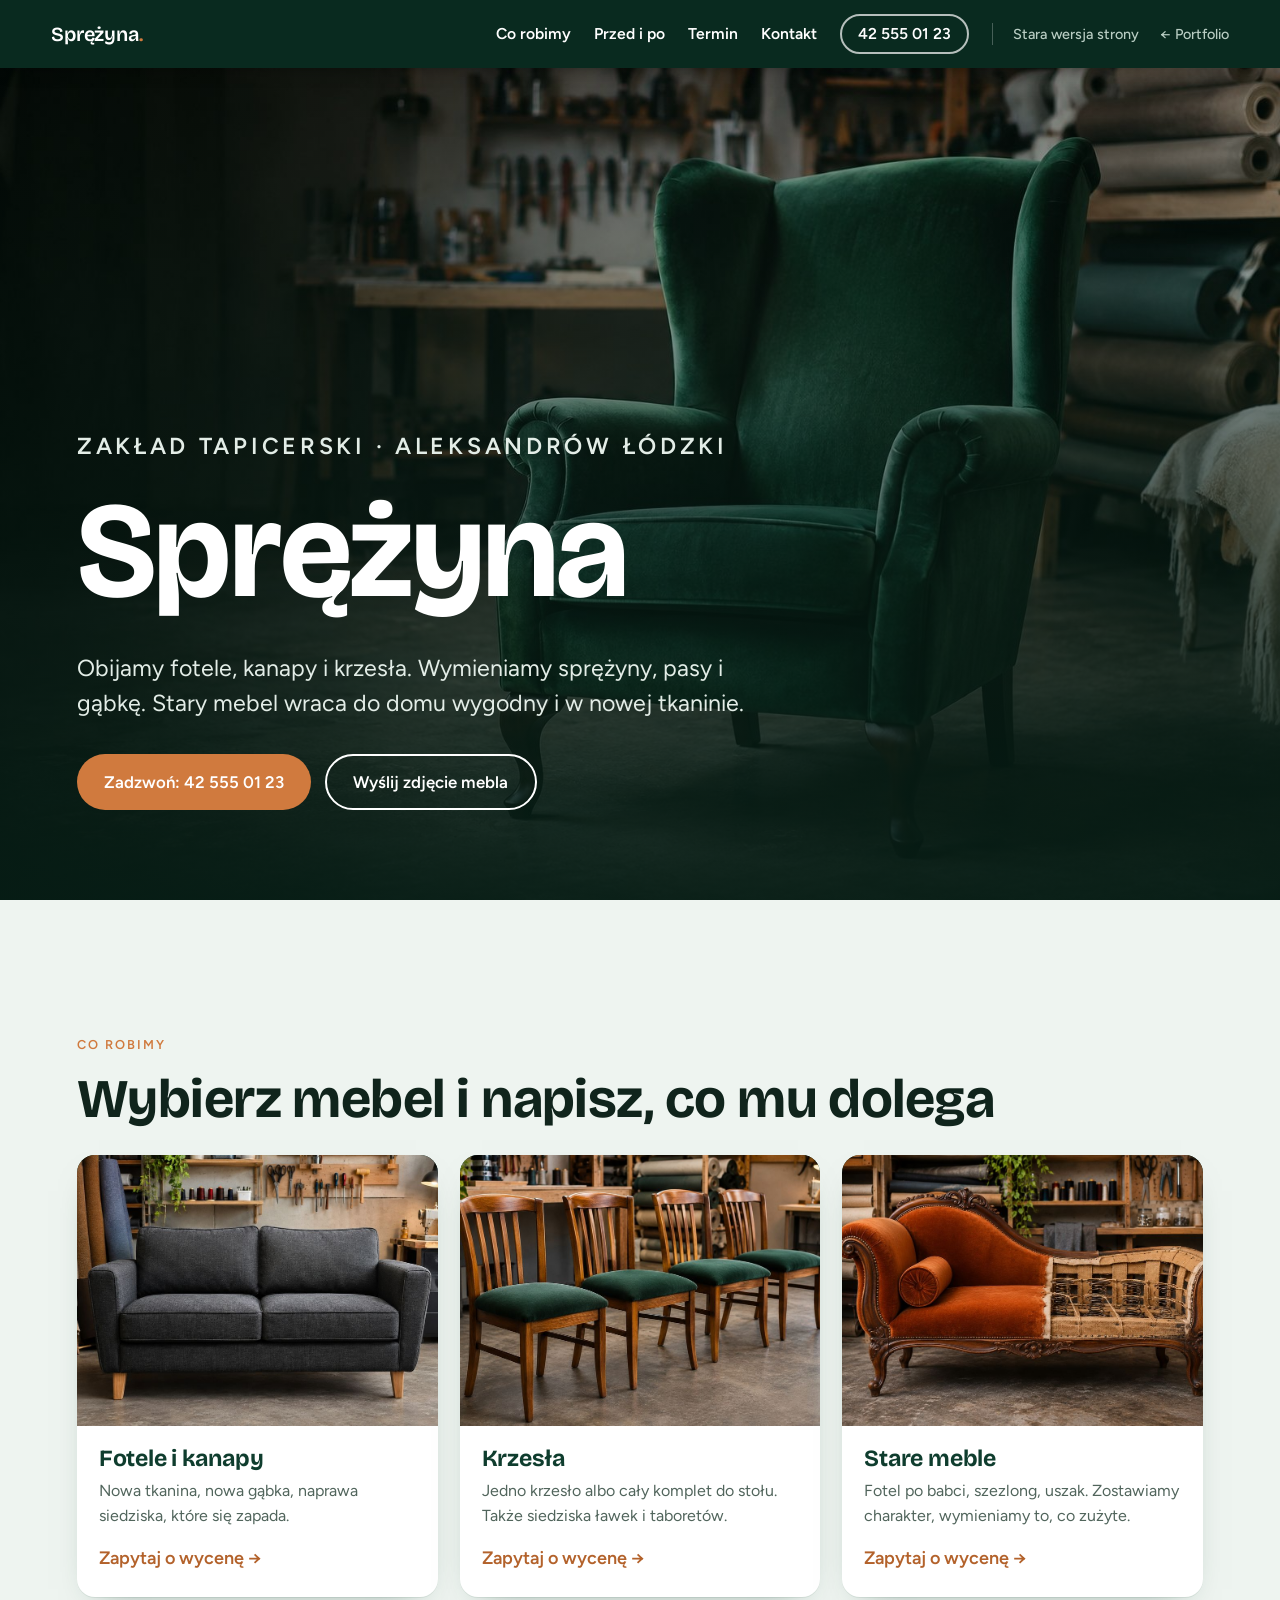
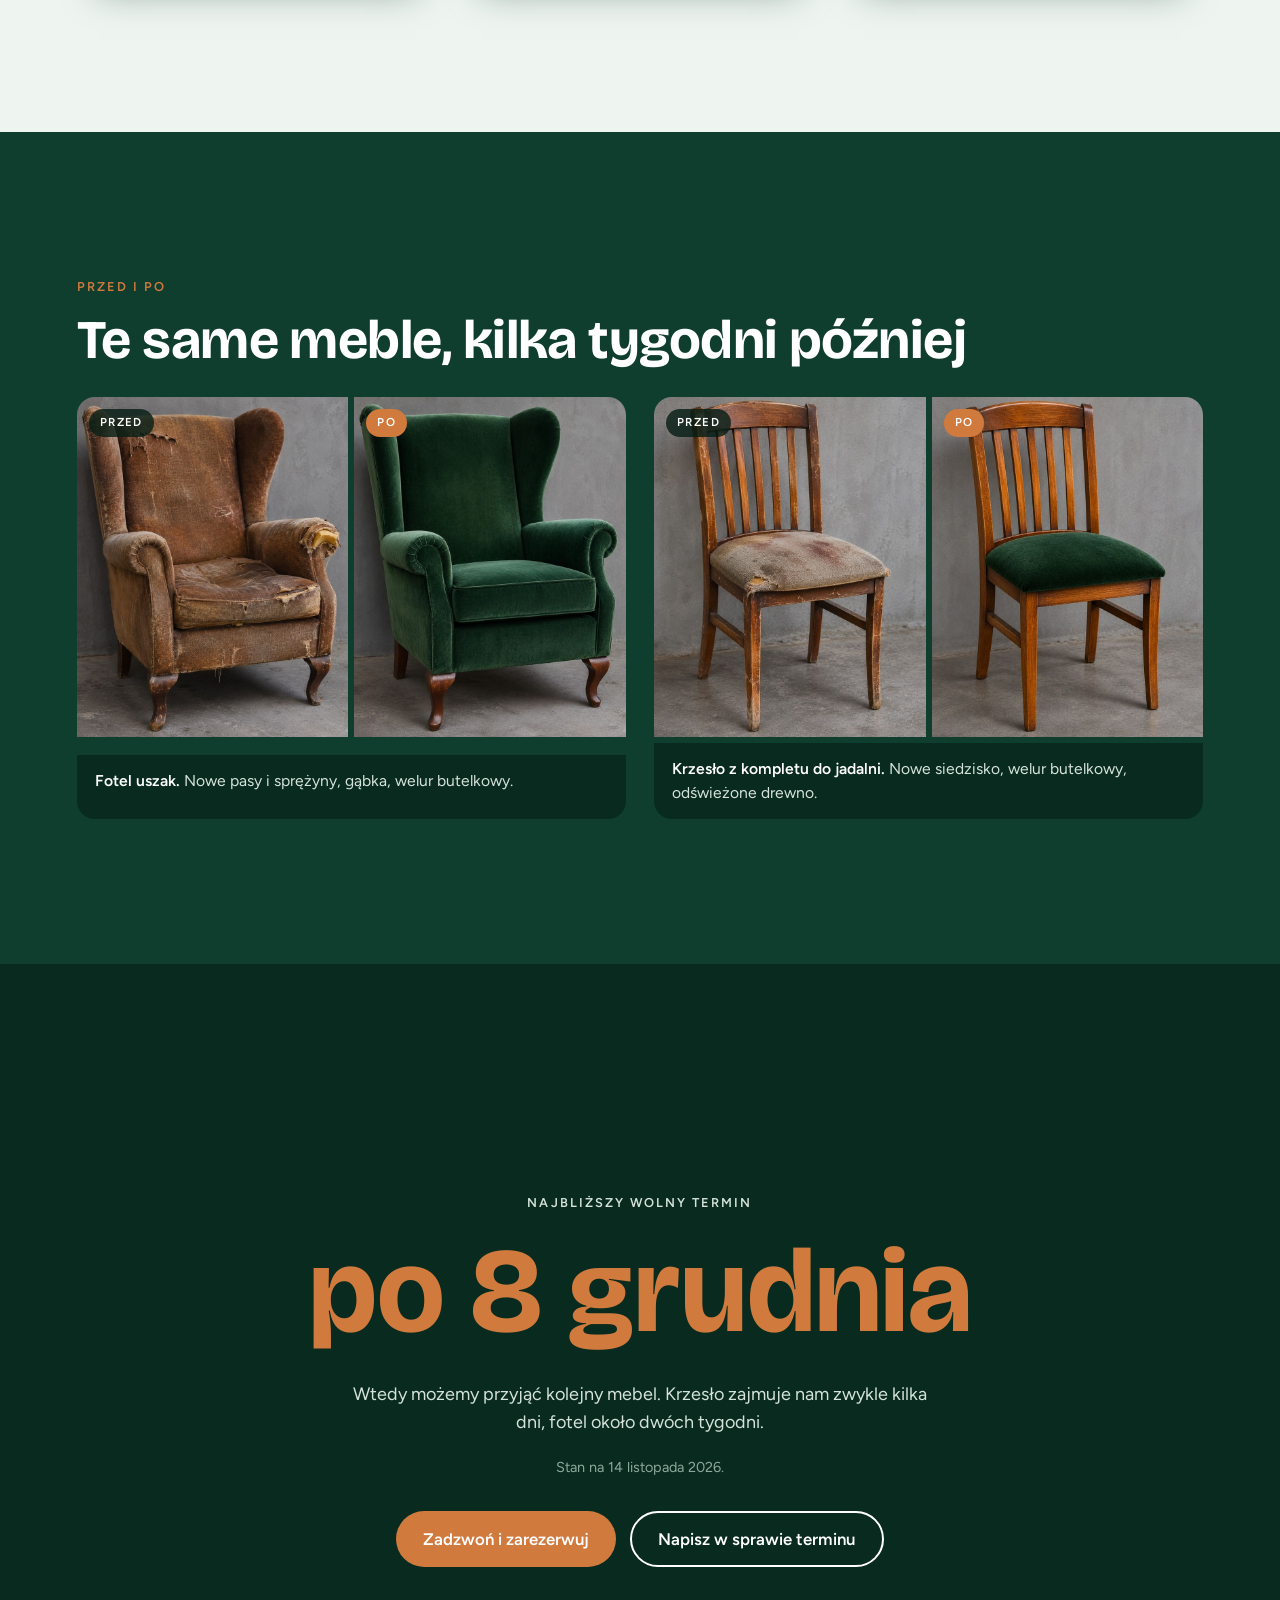
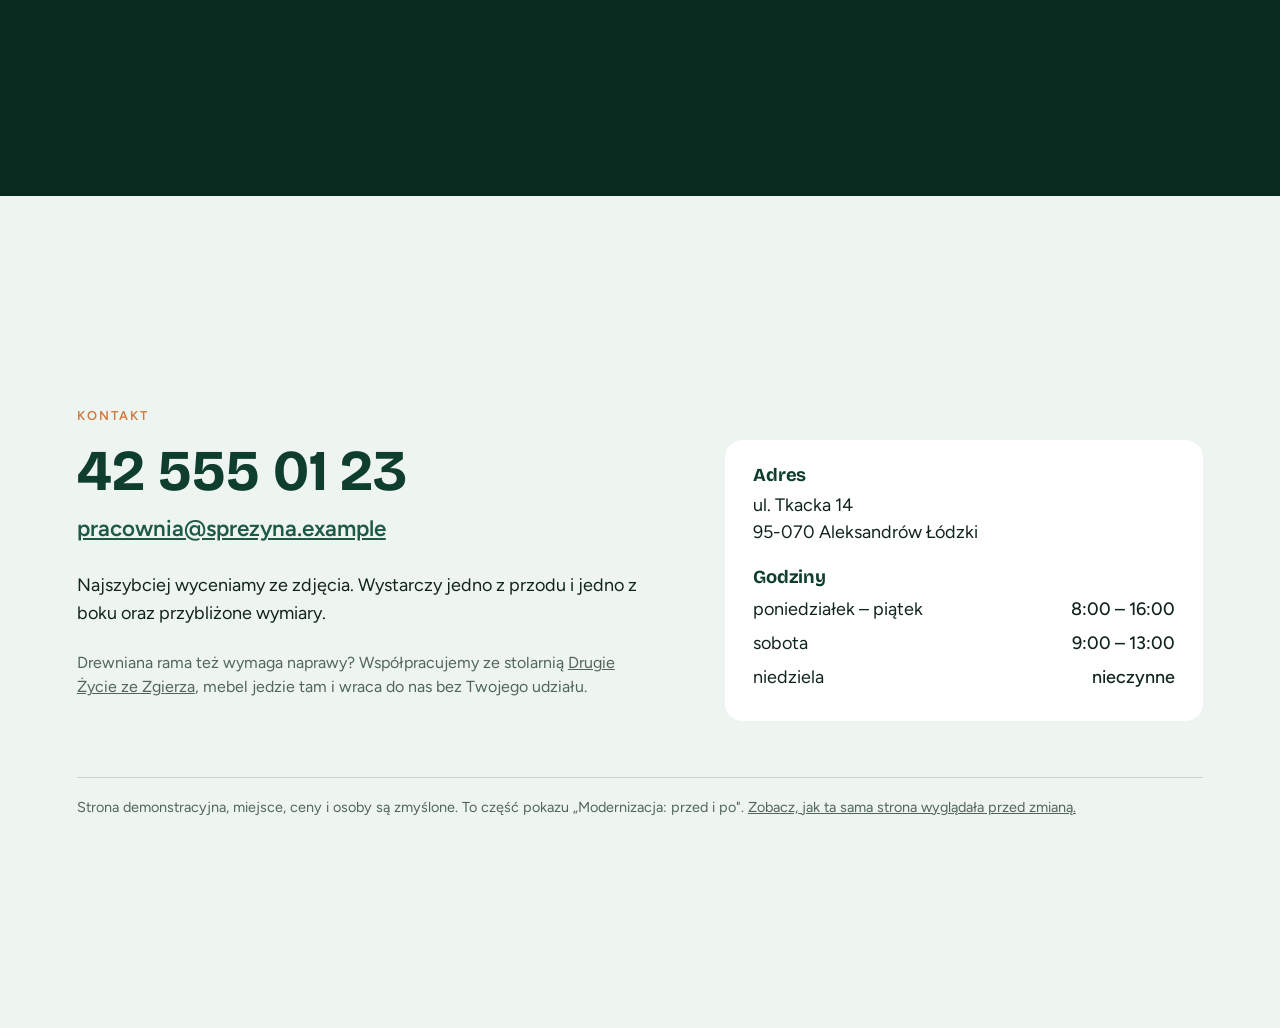
==== commit 2c48a155: "Jedna stała belka z pełną nawigacją na stronie po; czytelne wyjście ze strony przed Co-Authored-By: " ====
--- a/po/index.html
+++ b/po/index.html
@@ -19,24 +19,18 @@
   --jasne:#eef4f0;
   --tekst:#10241c;
   --szary:#51655c;
-  --pasek:40px;
-  --naglowek:64px;
+  --naglowek:68px;
 }
 *{box-sizing:border-box;margin:0;padding:0}
 html{scroll-behavior:smooth}
-#pokaz{position:sticky;top:0;z-index:50;height:var(--pasek);display:flex;align-items:center;justify-content:center;gap:4px;background:#111;color:#fff;font-size:13px;white-space:nowrap;padding:0 10px}
-#pokaz a{color:#fff;text-decoration:none;padding:5px 12px;border-radius:999px}
-#pokaz a.tu{background:#fff;color:#111;font-weight:600}
-#pokaz a.port{margin-right:auto}
-#pokaz span{opacity:.7;margin-right:4px}
-#pokaz i{flex:1}
+body{padding-top:var(--naglowek)}
 body{font-family:Figtree,system-ui,sans-serif;font-size:18px;line-height:1.55;color:var(--tekst);background:var(--jasne)}
 h1,h2,h3{font-family:"Bricolage Grotesque",Figtree,sans-serif;line-height:1.08;letter-spacing:-.01em}
 a{color:inherit}
 img{display:block;max-width:100%}
 
 /* każda sekcja zajmuje cały ekran */
-section{scroll-margin-top:calc(var(--pasek) + var(--naglowek));min-height:calc(100vh - var(--pasek) - var(--naglowek));min-height:calc(100svh - var(--pasek) - var(--naglowek));display:flex;flex-direction:column;justify-content:center;padding:clamp(28px,6vw,80px) clamp(20px,6vw,90px)}
+section{scroll-margin-top:var(--naglowek);min-height:calc(100vh - var(--naglowek));min-height:calc(100svh - var(--naglowek));display:flex;flex-direction:column;justify-content:center;padding:clamp(28px,6vw,80px) clamp(20px,6vw,90px)}
 .wew{width:100%;max-width:1180px;margin:0 auto}
 .nadtytul{font-size:.8rem;font-weight:600;letter-spacing:.16em;text-transform:uppercase;color:var(--miedz);margin-bottom:.9rem}
 h2{font-size:clamp(2rem,5vw,3.4rem);margin-bottom:.5em}
@@ -56,18 +50,20 @@
 .foto.jest::after{content:none}
 
 /* 1. start */
-#start{min-height:calc(100vh - var(--pasek));min-height:calc(100svh - var(--pasek));position:relative;color:#fff;background:var(--zielen-ciemna);padding-top:0;padding-bottom:clamp(36px,7vw,90px);justify-content:flex-end}
+#start{position:relative;color:#fff;background:var(--zielen-ciemna);padding-top:0;padding-bottom:clamp(36px,7vw,90px);justify-content:flex-end}
 #start .foto{position:absolute;inset:0}
 #start .foto::before{content:"";position:absolute;inset:0;z-index:1;background:linear-gradient(180deg,rgba(6,29,21,.25) 0%,rgba(6,29,21,.55) 45%,rgba(6,29,21,.94) 100%)}
 #start .foto img{object-position:60% center}
 #start .wew{position:relative;z-index:2}
-.gora{position:sticky;top:var(--pasek);z-index:40;height:var(--naglowek);margin-bottom:calc(-1 * var(--naglowek));display:flex;justify-content:space-between;align-items:center;padding:0 clamp(20px,6vw,90px);font-weight:600;color:#fff;transition:background .25s,box-shadow .25s}
-.gora.pelny{background:var(--zielen-ciemna);box-shadow:0 8px 24px -12px rgba(0,0,0,.6)}
+.gora{position:fixed;top:0;left:0;right:0;z-index:50;height:var(--naglowek);display:flex;align-items:center;gap:clamp(14px,2vw,28px);padding:0 clamp(16px,4vw,56px);font-weight:600;color:#fff;background:var(--zielen-ciemna);box-shadow:0 6px 20px -10px rgba(0,0,0,.55)}
+.gora .znak{margin-right:auto}
 .gora nav a.aktywny{color:var(--miedz)}
 .gora a{text-decoration:none}
-.gora nav{display:flex;align-items:center;gap:clamp(14px,2.4vw,34px);font-size:1rem}
+.gora nav{display:flex;align-items:center;gap:clamp(12px,1.8vw,28px);font-size:.98rem}
+.gora nav .pokaz{display:flex;align-items:center;gap:clamp(12px,1.6vw,22px);padding-left:clamp(12px,1.6vw,22px);border-left:1px solid rgba(255,255,255,.25);font-weight:500;font-size:.9rem;color:#b9cdc3}
+.gora nav .pokaz a:hover{color:#fff}
 .gora nav a:hover{color:var(--miedz)}
-.gora .tel{border:2px solid rgba(255,255,255,.7);border-radius:999px;padding:6px 16px}
+.gora .tel{border:2px solid rgba(255,255,255,.7);border-radius:999px;padding:6px 16px;white-space:nowrap}
 #menu-p{display:none;font:inherit;font-weight:600;color:#fff;background:none;border:2px solid rgba(255,255,255,.7);border-radius:999px;padding:6px 18px;cursor:pointer}
 .znak{font-family:"Bricolage Grotesque",sans-serif;font-size:1.25rem;letter-spacing:-.01em}
 .znak span{color:var(--miedz)}
@@ -118,13 +114,17 @@
 .sasiad{margin-top:1.4rem;color:var(--szary);font-size:1rem;max-width:34em}
 .demo{margin-top:clamp(28px,5vw,56px);padding-top:18px;border-top:1px solid rgba(15,61,46,.18);font-size:.9rem;color:var(--szary)}
 
-@media (max-width:860px){
-  #pokaz span{display:none}
+@media (max-width:1100px){
   #menu-p{display:block}
-  .gora nav{display:none;position:absolute;top:100%;left:12px;right:12px;flex-direction:column;align-items:stretch;gap:0;background:var(--zielen-ciemna);border-radius:16px;padding:8px;box-shadow:0 20px 40px -10px rgba(0,0,0,.6)}
+  .gora nav{display:none;position:absolute;top:calc(100% + 6px);left:12px;right:12px;max-width:420px;margin-left:auto;flex-direction:column;align-items:stretch;gap:0;background:var(--zielen-ciemna);border-radius:16px;padding:8px;box-shadow:0 20px 40px -10px rgba(0,0,0,.6)}
   .gora nav.otwarte{display:flex}
   .gora nav a{padding:14px 16px;font-size:1.1rem;border-radius:10px}
+  .gora nav a:hover{background:rgba(255,255,255,.06)}
   .gora .tel{border:0;background:var(--miedz);text-align:center;margin-top:6px}
+  .gora nav .pokaz{flex-direction:column;align-items:stretch;gap:0;border-left:0;padding:8px 0 0;margin-top:10px;border-top:1px solid rgba(255,255,255,.18)}
+  .gora nav .pokaz a{font-size:1rem}
+}
+@media (max-width:860px){
   body{font-size:17px}
   .kafle{grid-template-columns:1fr;gap:12px}
   .kafel{flex-direction:row;align-items:stretch}
@@ -142,7 +142,6 @@
 </style>
 </head>
 <body>
-<div id="pokaz"><a class="port" href="https://alexgreen-art.github.io/portfolio/">← Portfolio</a><span>Pokaz modernizacji:</span><a href="../przed/">Przed</a><a class="tu" href="./">Po</a><i></i></div>
 
 <!-- NAGŁÓWEK: przypięty, widoczny w każdej sekcji -->
 <header class="gora" id="naglowek">
@@ -154,6 +153,10 @@
       <a href="#termin">Termin</a>
       <a href="#kontakt">Kontakt</a>
       <a class="tel" href="tel:+48425550123">42 555 01 23</a>
+      <span class="pokaz">
+        <a href="../przed/">Stara wersja strony</a>
+        <a href="https://alexgreen-art.github.io/portfolio/">← Portfolio</a>
+      </span>
     </nav>
 </header>
 
@@ -288,7 +291,6 @@
 var start = document.getElementById("start");
 var linkiMenu = mn.querySelectorAll("a[href^='#']");
 function stan() {
-  ng.classList.toggle("pelny", start.getBoundingClientRect().bottom < 140 || mn.classList.contains("otwarte"));
   var biezaca = "";
   document.querySelectorAll("section").forEach(function (s) {
     if (s.getBoundingClientRect().top < window.innerHeight * 0.4) biezaca = s.id;
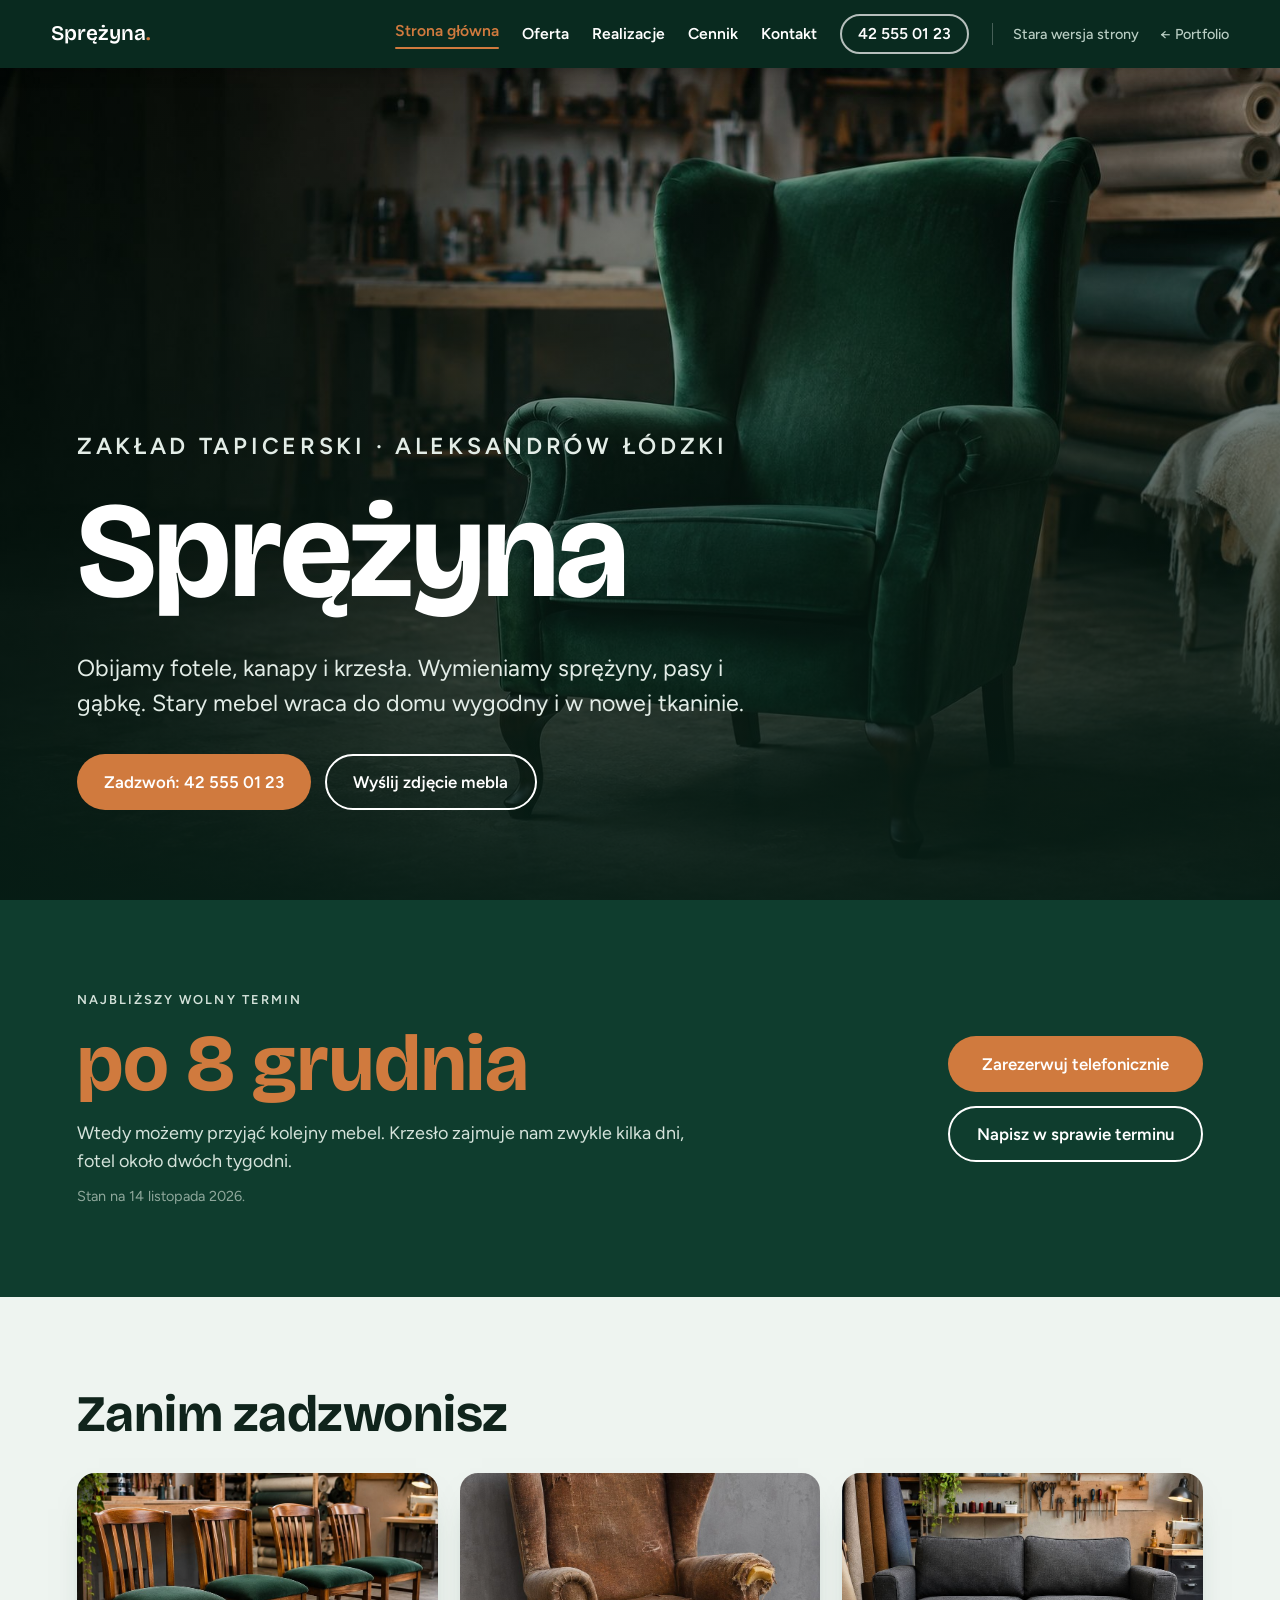
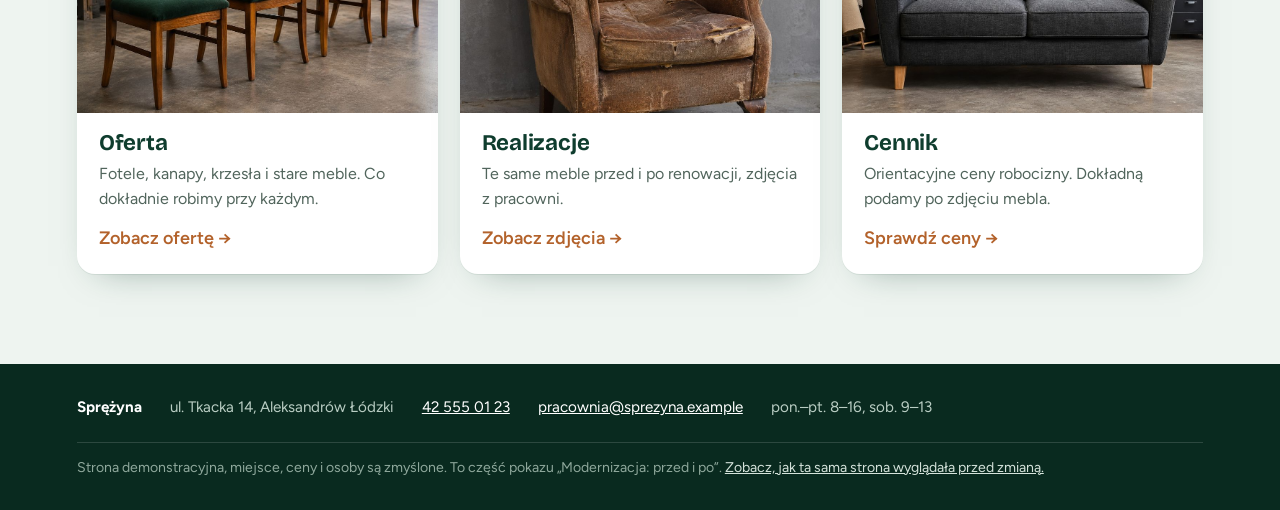
==== commit a8982fa2: "Strona po z podstronami (główna, oferta, realizacje, cennik, kontakt); ostrzejsze zdjęcia na stronie" ====
--- a/po/index.html
+++ b/po/index.html
@@ -4,303 +4,103 @@
 <meta charset="utf-8">
 <meta name="viewport" content="width=device-width,initial-scale=1">
 <title>Sprężyna — zakład tapicerski, Aleksandrów Łódzki</title>
-<meta name="description" content="Zakład tapicerski Sprężyna w Aleksandrowie Łódzkim. Obijamy fotele, kanapy i krzesła, naprawiamy sprężyny i pasy, odnawiamy stare meble.">
+<meta name="description" content="Zakład tapicerski Sprężyna w Aleksandrowie Łódzkim. Obijamy fotele, kanapy i krzesła, wymieniamy sprężyny i pasy, odnawiamy stare meble.">
 <meta name="robots" content="noindex">
 <link rel="preconnect" href="https://fonts.googleapis.com">
 <link rel="preconnect" href="https://fonts.gstatic.com" crossorigin>
 <link href="https://fonts.googleapis.com/css2?family=Bricolage+Grotesque:opsz,wght@12..96,500;12..96,700&family=Figtree:wght@400;500;600&display=swap" rel="stylesheet">
-<style>
-:root{
-  --zielen:#0f3d2e;
-  --zielen-ciemna:#092a1f;
-  --zielen-jasna:#1d5a45;
-  --miedz:#d07a3e;
-  --miedz-ciemna:#b3622b;
-  --jasne:#eef4f0;
-  --tekst:#10241c;
-  --szary:#51655c;
-  --naglowek:68px;
-}
-*{box-sizing:border-box;margin:0;padding:0}
-html{scroll-behavior:smooth}
-body{padding-top:var(--naglowek)}
-body{font-family:Figtree,system-ui,sans-serif;font-size:18px;line-height:1.55;color:var(--tekst);background:var(--jasne)}
-h1,h2,h3{font-family:"Bricolage Grotesque",Figtree,sans-serif;line-height:1.08;letter-spacing:-.01em}
-a{color:inherit}
-img{display:block;max-width:100%}
-
-/* każda sekcja zajmuje cały ekran */
-section{scroll-margin-top:var(--naglowek);min-height:calc(100vh - var(--naglowek));min-height:calc(100svh - var(--naglowek));display:flex;flex-direction:column;justify-content:center;padding:clamp(28px,6vw,80px) clamp(20px,6vw,90px)}
-.wew{width:100%;max-width:1180px;margin:0 auto}
-.nadtytul{font-size:.8rem;font-weight:600;letter-spacing:.16em;text-transform:uppercase;color:var(--miedz);margin-bottom:.9rem}
-h2{font-size:clamp(2rem,5vw,3.4rem);margin-bottom:.5em}
-
-/* przyciski */
-.przycisk{display:inline-flex;align-items:center;justify-content:center;gap:.5em;min-height:56px;padding:0 1.6em;border-radius:999px;font-weight:600;font-size:1.05rem;text-decoration:none;transition:transform .15s,background .15s}
-.przycisk:hover{transform:translateY(-2px)}
-.glowny{background:var(--miedz);color:#fff}
-.glowny:hover{background:var(--miedz-ciemna)}
-.obrys{border:2px solid currentColor}
-.przyciski{display:flex;flex-wrap:wrap;gap:14px;margin-top:2rem}
-
-/* zaślepki zdjęć: znikną po wstawieniu prawdziwych plików */
-.foto{position:relative;background:linear-gradient(135deg,#1d5a45,#0c3326 60%,#061d15);overflow:hidden}
-.foto img{position:absolute;inset:0;width:100%;height:100%;object-fit:cover}
-.foto::after{content:attr(data-opis);position:absolute;inset:0;display:flex;align-items:center;justify-content:center;text-align:center;padding:12px;font-size:.78rem;letter-spacing:.06em;color:rgba(255,255,255,.55)}
-.foto.jest::after{content:none}
-
-/* 1. start */
-#start{position:relative;color:#fff;background:var(--zielen-ciemna);padding-top:0;padding-bottom:clamp(36px,7vw,90px);justify-content:flex-end}
-#start .foto{position:absolute;inset:0}
-#start .foto::before{content:"";position:absolute;inset:0;z-index:1;background:linear-gradient(180deg,rgba(6,29,21,.25) 0%,rgba(6,29,21,.55) 45%,rgba(6,29,21,.94) 100%)}
-#start .foto img{object-position:60% center}
-#start .wew{position:relative;z-index:2}
-.gora{position:fixed;top:0;left:0;right:0;z-index:50;height:var(--naglowek);display:flex;align-items:center;gap:clamp(14px,2vw,28px);padding:0 clamp(16px,4vw,56px);font-weight:600;color:#fff;background:var(--zielen-ciemna);box-shadow:0 6px 20px -10px rgba(0,0,0,.55)}
-.gora .znak{margin-right:auto}
-.gora nav a.aktywny{color:var(--miedz)}
-.gora a{text-decoration:none}
-.gora nav{display:flex;align-items:center;gap:clamp(12px,1.8vw,28px);font-size:.98rem}
-.gora nav .pokaz{display:flex;align-items:center;gap:clamp(12px,1.6vw,22px);padding-left:clamp(12px,1.6vw,22px);border-left:1px solid rgba(255,255,255,.25);font-weight:500;font-size:.9rem;color:#b9cdc3}
-.gora nav .pokaz a:hover{color:#fff}
-.gora nav a:hover{color:var(--miedz)}
-.gora .tel{border:2px solid rgba(255,255,255,.7);border-radius:999px;padding:6px 16px;white-space:nowrap}
-#menu-p{display:none;font:inherit;font-weight:600;color:#fff;background:none;border:2px solid rgba(255,255,255,.7);border-radius:999px;padding:6px 18px;cursor:pointer}
-.znak{font-family:"Bricolage Grotesque",sans-serif;font-size:1.25rem;letter-spacing:-.01em}
-.znak span{color:var(--miedz)}
-h1{font-size:clamp(3.4rem,13vw,8.5rem);margin-bottom:.18em}
-#start p{font-size:clamp(1.1rem,2.3vw,1.45rem);max-width:30em;color:#e3ede7}
-
-/* 2. co robimy */
-#uslugi{background:var(--jasne)}
-.kafle{display:grid;grid-template-columns:repeat(3,1fr);gap:22px;margin-top:1.4rem}
-.kafel{display:flex;flex-direction:column;background:#fff;border-radius:18px;overflow:hidden;text-decoration:none;box-shadow:0 1px 0 rgba(15,61,46,.08),0 14px 34px -22px rgba(15,61,46,.5);transition:transform .18s,box-shadow .18s}
-.kafel:hover{transform:translateY(-5px);box-shadow:0 1px 0 rgba(15,61,46,.08),0 22px 40px -20px rgba(15,61,46,.6)}
-.kafel .foto{aspect-ratio:4/3}
-.kafel div.opis{padding:20px 22px 24px;display:flex;flex-direction:column;flex:1}
-.kafel h3{font-size:1.45rem;margin-bottom:.35em;color:var(--zielen)}
-.kafel p{color:var(--szary);font-size:1rem;flex:1}
-.kafel .dalej{margin-top:1rem;font-weight:600;color:var(--miedz-ciemna)}
-
-/* 3. przed i po */
-#realizacje{background:var(--zielen);color:#fff}
-#realizacje h2{color:#fff}
-.pary{display:grid;grid-template-columns:1fr 1fr;gap:28px;margin-top:1.2rem}
-.para{display:grid;grid-template-columns:1fr 1fr;gap:6px;border-radius:18px;overflow:hidden}
-.para .foto{aspect-ratio:4/5}
-.para .foto span{position:absolute;z-index:2;left:12px;top:12px;background:rgba(6,29,21,.8);color:#fff;font-size:.72rem;font-weight:600;letter-spacing:.12em;text-transform:uppercase;padding:5px 11px;border-radius:999px}
-.para .foto.po span{background:var(--miedz)}
-.podpis{grid-column:1/-1;background:var(--zielen-ciemna);padding:14px 18px;font-size:.98rem;color:#d5e3db}
-.podpis b{color:#fff;font-weight:600}
-
-/* 4. termin */
-#termin{background:var(--zielen-ciemna);color:#fff;text-align:center;align-items:center}
-#termin .wielkie{font-family:"Bricolage Grotesque",sans-serif;font-weight:700;font-size:clamp(3rem,11vw,7.5rem);line-height:1;color:var(--miedz);margin:.15em 0 .25em}
-#termin p{max-width:32em;margin:0 auto;color:#d5e3db}
-#termin .stan{font-size:.9rem;color:#8fa89c;margin-top:1.2rem}
-#termin .przyciski{justify-content:center}
-
-/* 5. kontakt */
-#kontakt{background:var(--jasne)}
-.kontakt{display:grid;grid-template-columns:1.1fr .9fr;gap:clamp(24px,5vw,70px);align-items:start}
-.duzy{display:block;font-family:"Bricolage Grotesque",sans-serif;font-weight:700;font-size:clamp(2rem,6vw,3.6rem);line-height:1.1;color:var(--zielen);text-decoration:none;margin-bottom:.15em}
-.duzy:hover{color:var(--miedz-ciemna)}
-.mail{display:inline-block;font-size:clamp(1.05rem,2.6vw,1.4rem);font-weight:600;color:var(--zielen-jasna);margin-bottom:1.6rem;word-break:break-word}
-.dane{background:#fff;border-radius:18px;padding:26px 28px}
-.dane h3{font-size:1.15rem;color:var(--zielen);margin:1.1em 0 .3em}
-.dane h3:first-child{margin-top:0}
-.dane table{border-collapse:collapse;width:100%}
-.dane td{padding:3px 0}
-.dane td:last-child{text-align:right;font-weight:500}
-.sasiad{margin-top:1.4rem;color:var(--szary);font-size:1rem;max-width:34em}
-.demo{margin-top:clamp(28px,5vw,56px);padding-top:18px;border-top:1px solid rgba(15,61,46,.18);font-size:.9rem;color:var(--szary)}
-
-@media (max-width:1100px){
-  #menu-p{display:block}
-  .gora nav{display:none;position:absolute;top:calc(100% + 6px);left:12px;right:12px;max-width:420px;margin-left:auto;flex-direction:column;align-items:stretch;gap:0;background:var(--zielen-ciemna);border-radius:16px;padding:8px;box-shadow:0 20px 40px -10px rgba(0,0,0,.6)}
-  .gora nav.otwarte{display:flex}
-  .gora nav a{padding:14px 16px;font-size:1.1rem;border-radius:10px}
-  .gora nav a:hover{background:rgba(255,255,255,.06)}
-  .gora .tel{border:0;background:var(--miedz);text-align:center;margin-top:6px}
-  .gora nav .pokaz{flex-direction:column;align-items:stretch;gap:0;border-left:0;padding:8px 0 0;margin-top:10px;border-top:1px solid rgba(255,255,255,.18)}
-  .gora nav .pokaz a{font-size:1rem}
-}
-@media (max-width:860px){
-  body{font-size:17px}
-  .kafle{grid-template-columns:1fr;gap:12px}
-  .kafel{flex-direction:row;align-items:stretch}
-  .kafel .foto{flex:0 0 34%;aspect-ratio:auto;min-height:118px}
-  .kafel div.opis{padding:14px 16px}
-  .kafel h3{font-size:1.2rem}
-  .kafel p{font-size:.93rem}
-  .kafel .dalej{margin-top:.5rem;font-size:.93rem}
-  .pary{grid-template-columns:1fr;gap:16px}
-  .para .foto{aspect-ratio:1/1}
-  .podpis{font-size:.9rem;padding:11px 14px}
-  .kontakt{grid-template-columns:1fr}
-  .przyciski .przycisk{flex:1 1 100%}
-}
-</style>
+<link rel="stylesheet" href="styl.css?v=2">
 </head>
 <body>
 
-<!-- NAGŁÓWEK: przypięty, widoczny w każdej sekcji -->
-<header class="gora" id="naglowek">
-    <a class="znak" href="#start">Sprężyna<span>.</span></a>
-    <button id="menu-p" type="button" aria-expanded="false" aria-controls="menu">Menu</button>
-    <nav id="menu">
-      <a href="#uslugi">Co robimy</a>
-      <a href="#realizacje">Przed i po</a>
-      <a href="#termin">Termin</a>
-      <a href="#kontakt">Kontakt</a>
+<header class="gora">
+  <a class="znak" href="index.html">Sprężyna<span>.</span></a>
+  <button id="menu-p" type="button" aria-expanded="false" aria-controls="menu">Menu</button>
+  <nav id="menu">
+      <a href="index.html" class="tu" aria-current="page">Strona główna</a>
+      <a href="oferta.html">Oferta</a>
+      <a href="realizacje.html">Realizacje</a>
+      <a href="cennik.html">Cennik</a>
+      <a href="kontakt.html">Kontakt</a>
       <a class="tel" href="tel:+48425550123">42 555 01 23</a>
       <span class="pokaz">
         <a href="../przed/">Stara wersja strony</a>
         <a href="https://alexgreen-art.github.io/portfolio/">← Portfolio</a>
       </span>
-    </nav>
+  </nav>
 </header>
 
-<!-- 1. START -->
-<section id="start">
-  <div class="foto jest">
-    <img src="foto/start.jpg" alt="Odnowiony fotel uszak w pracowni tapicerskiej">
-  </div>
+<main>
+<section class="start">
+  <img src="foto/start.jpg" alt="Odnowiony fotel uszak w pracowni tapicerskiej">
   <div class="wew">
     <p class="nadtytul">Zakład tapicerski · Aleksandrów Łódzki</p>
     <h1>Sprężyna</h1>
     <p>Obijamy fotele, kanapy i krzesła. Wymieniamy sprężyny, pasy i gąbkę. Stary mebel wraca do domu wygodny i w nowej tkaninie.</p>
     <div class="przyciski">
       <a class="przycisk glowny" href="tel:+48425550123">Zadzwoń: 42 555 01 23</a>
-      <a class="przycisk obrys" href="mailto:pracownia@sprezyna.example?subject=Zapytanie%20o%20wycen%C4%99%20%E2%80%94%20zdj%C4%99cie%20mebla&body=Dzie%C5%84%20dobry%2C%0A%0Aw%20za%C5%82%C4%85czniku%20wysy%C5%82am%20zdj%C4%99cie%20mebla.%0AWymiary%20(mniej%20wi%C4%99cej)%3A%20%0ACo%20jest%20do%20zrobienia%3A%20%0A">Wyślij zdjęcie mebla</a>
+      <a class="przycisk obrys" href="mailto:pracownia@sprezyna.example?subject=Zapytanie%20o%20wycen%C4%99%20%E2%80%94%20zdj%C4%99cie%20mebla&body=Dzie%C5%84%20dobry%2C%0A%0Aw%20za%C5%82%C4%85czniku%20wysy%C5%82am%20zdj%C4%99cie%20mebla.%0AWymiary%20%28mniej%20wi%C4%99cej%29%3A%20%0ACo%20jest%20do%20zrobienia%3A%20%0A">Wyślij zdjęcie mebla</a>
     </div>
   </div>
 </section>
 
-<!-- 2. CO ROBIMY -->
-<section id="uslugi">
+<section class="termin-pas">
   <div class="wew">
-    <p class="nadtytul">Co robimy</p>
-    <h2>Wybierz mebel i napisz, co mu dolega</h2>
-    <div class="kafle">
-      <a class="kafel" href="mailto:pracownia@sprezyna.example?subject=Zapytanie%20o%20wycen%C4%99%20%E2%80%94%20fotel%20lub%20kanapa">
-        <div class="foto jest"><img src="foto/fotel.jpg" alt="Kanapa po renowacji" loading="lazy"></div>
-        <div class="opis">
-          <h3>Fotele i kanapy</h3>
-          <p>Nowa tkanina, nowa gąbka, naprawa siedziska, które się zapada.</p>
-          <span class="dalej">Zapytaj o wycenę →</span>
-        </div>
-      </a>
-      <a class="kafel" href="mailto:pracownia@sprezyna.example?subject=Zapytanie%20o%20wycen%C4%99%20%E2%80%94%20obicie%20krzese%C5%82">
-        <div class="foto jest"><img src="foto/krzesla.jpg" alt="Krzesła z nowymi siedziskami" loading="lazy"></div>
-        <div class="opis">
-          <h3>Krzesła</h3>
-          <p>Jedno krzesło albo cały komplet do stołu. Także siedziska ławek i taboretów.</p>
-          <span class="dalej">Zapytaj o wycenę →</span>
-        </div>
-      </a>
-      <a class="kafel" href="mailto:pracownia@sprezyna.example?subject=Zapytanie%20o%20wycen%C4%99%20%E2%80%94%20stary%20mebel%20do%20odnowienia">
-        <div class="foto jest"><img src="foto/stary.jpg" alt="Szezlong w trakcie renowacji" loading="lazy"></div>
-        <div class="opis">
-          <h3>Stare meble</h3>
-          <p>Fotel po babci, szezlong, uszak. Zostawiamy charakter, wymieniamy to, co zużyte.</p>
-          <span class="dalej">Zapytaj o wycenę →</span>
-        </div>
-      </a>
+    <div>
+      <p class="nadtytul">Najbliższy wolny termin</p>
+      <p class="kiedy" id="kiedy">zadzwoń</p>
+      <p>Wtedy możemy przyjąć kolejny mebel. Krzesło zajmuje nam zwykle kilka dni, fotel około dwóch tygodni.</p>
+      <p class="stan" id="stan"></p>
     </div>
-  </div>
-</section>
-
-<!-- 3. PRZED I PO -->
-<section id="realizacje">
-  <div class="wew">
-    <p class="nadtytul">Przed i po</p>
-    <h2>Te same meble, kilka tygodni później</h2>
-    <div class="pary">
-      <div class="para">
-        <div class="foto jest"><span>Przed</span><img src="foto/fotel-przed.jpg" alt="Zniszczony fotel uszak przed renowacją" loading="lazy"></div>
-        <div class="foto po jest"><span>Po</span><img src="foto/fotel-po.jpg" alt="Ten sam fotel po renowacji" loading="lazy"></div>
-        <p class="podpis"><b>Fotel uszak.</b> Nowe pasy i sprężyny, gąbka, welur butelkowy.</p>
-      </div>
-      <div class="para">
-        <div class="foto jest"><span>Przed</span><img src="foto/krzeslo-przed.jpg" alt="Zniszczone krzesło przed renowacją" loading="lazy"></div>
-        <div class="foto po jest"><span>Po</span><img src="foto/krzeslo-po.jpg" alt="To samo krzesło po renowacji" loading="lazy"></div>
-        <p class="podpis"><b>Krzesło z kompletu do jadalni.</b> Nowe siedzisko, welur butelkowy, odświeżone drewno.</p>
-      </div>
-    </div>
-  </div>
-</section>
-
-<!-- 4. TERMIN -->
-<section id="termin">
-  <div class="wew">
-    <p class="nadtytul">Najbliższy wolny termin</p>
-    <p class="wielkie" id="kiedy">zadzwoń</p>
-    <p>Wtedy możemy przyjąć kolejny mebel. Krzesło zajmuje nam zwykle kilka dni, fotel około dwóch tygodni.</p>
-    <p class="stan" id="stan"></p>
     <div class="przyciski">
-      <a class="przycisk glowny" href="tel:+48425550123">Zadzwoń i zarezerwuj</a>
+      <a class="przycisk glowny" href="tel:+48425550123">Zarezerwuj telefonicznie</a>
       <a class="przycisk obrys" href="mailto:pracownia@sprezyna.example?subject=Zapytanie%20o%20wycen%C4%99%20%E2%80%94%20rezerwacja%20terminu">Napisz w sprawie terminu</a>
     </div>
   </div>
 </section>
 
-<!-- 5. KONTAKT -->
-<section id="kontakt">
+<section class="drogi">
   <div class="wew">
-    <p class="nadtytul">Kontakt</p>
-    <div class="kontakt">
-      <div>
-        <a class="duzy" href="tel:+48425550123">42 555 01 23</a>
-        <a class="mail" href="mailto:pracownia@sprezyna.example?subject=Zapytanie%20o%20wycen%C4%99%20%E2%80%94%20tapicerka">pracownia@sprezyna.example</a>
-        <p>Najszybciej wyceniamy ze zdjęcia. Wystarczy jedno z przodu i jedno z boku oraz przybliżone wymiary.</p>
-        <p class="sasiad">Drewniana rama też wymaga naprawy? Współpracujemy ze stolarnią <a href="https://alexgreen-art.github.io/stolarnia/">Drugie Życie ze Zgierza</a>, mebel jedzie tam i wraca do nas bez Twojego udziału.</p>
-      </div>
-      <div class="dane">
-        <h3>Adres</h3>
-        <p>ul. Tkacka 14<br>95-070 Aleksandrów Łódzki</p>
-        <h3>Godziny</h3>
-        <table>
-          <tr><td>poniedziałek – piątek</td><td>8:00 – 16:00</td></tr>
-          <tr><td>sobota</td><td>9:00 – 13:00</td></tr>
-          <tr><td>niedziela</td><td>nieczynne</td></tr>
-        </table>
-      </div>
+    <h2>Zanim zadzwonisz</h2>
+    <div class="karty">
+      <a class="karta" href="oferta.html">
+        <img src="foto/krzesla.jpg" alt="" loading="lazy">
+        <div><h3>Oferta</h3><p>Fotele, kanapy, krzesła i stare meble. Co dokładnie robimy przy każdym.</p><span class="dalej">Zobacz ofertę →</span></div>
+      </a>
+      <a class="karta" href="realizacje.html">
+        <img src="foto/fotel-przed.jpg" alt="" loading="lazy" style="object-position:center 40%">
+        <div><h3>Realizacje</h3><p>Te same meble przed i po renowacji, zdjęcia z pracowni.</p><span class="dalej">Zobacz zdjęcia →</span></div>
+      </a>
+      <a class="karta" href="cennik.html">
+        <img src="foto/fotel.jpg" alt="" loading="lazy">
+        <div><h3>Cennik</h3><p>Orientacyjne ceny robocizny. Dokładną podamy po zdjęciu mebla.</p><span class="dalej">Sprawdź ceny →</span></div>
+      </a>
     </div>
-    <p class="demo">Strona demonstracyjna, miejsce, ceny i osoby są zmyślone. To część pokazu „Modernizacja: przed i po". <a href="../przed/">Zobacz, jak ta sama strona wyglądała przed zmianą.</a></p>
   </div>
 </section>
+</main>
 
-<script src="../termin.js?v=1"></script>
+<footer class="stopka">
+  <div class="wew">
+    <b style="color:#fff">Sprężyna</b>
+    <span>ul. Tkacka 14, Aleksandrów Łódzki</span>
+    <a href="tel:+48425550123">42 555 01 23</a>
+    <a href="mailto:pracownia@sprezyna.example?subject=Zapytanie%20o%20wycen%C4%99%20%E2%80%94%20tapicerka">pracownia@sprezyna.example</a>
+    <span>pon.–pt. 8–16, sob. 9–13</span>
+    <p class="demo">Strona demonstracyjna, miejsce, ceny i osoby są zmyślone. To część pokazu „Modernizacja: przed i po”. <a href="../przed/">Zobacz, jak ta sama strona wyglądała przed zmianą.</a></p>
+  </div>
+</footer>
+
+<script src="../termin.js?v=2"></script>
 <script>
-if (typeof NAJBLIZSZY_TERMIN === "string" && NAJBLIZSZY_TERMIN) {
-  document.getElementById("kiedy").textContent = NAJBLIZSZY_TERMIN;
-}
-if (typeof STAN_NA_DZIEN === "string" && STAN_NA_DZIEN) {
-  document.getElementById("stan").textContent = "Stan na " + STAN_NA_DZIEN + ".";
-}
 var mp = document.getElementById("menu-p"), mn = document.getElementById("menu");
 mp.addEventListener("click", function () {
   var o = mn.classList.toggle("otwarte");
   mp.setAttribute("aria-expanded", o);
   mp.textContent = o ? "Zamknij" : "Menu";
 });
-mn.addEventListener("click", function () {
-  mn.classList.remove("otwarte"); mp.setAttribute("aria-expanded", false); mp.textContent = "Menu";
-});
-var ng = document.getElementById("naglowek");
-var start = document.getElementById("start");
-var linkiMenu = mn.querySelectorAll("a[href^='#']");
-function stan() {
-  var biezaca = "";
-  document.querySelectorAll("section").forEach(function (s) {
-    if (s.getBoundingClientRect().top < window.innerHeight * 0.4) biezaca = s.id;
-  });
-  linkiMenu.forEach(function (a) { a.classList.toggle("aktywny", a.getAttribute("href") === "#" + biezaca); });
-}
-window.addEventListener("scroll", stan, { passive: true });
-window.addEventListener("resize", stan);
-mp.addEventListener("click", stan);
-stan();
+if (typeof NAJBLIZSZY_TERMIN === "string") document.getElementById("kiedy").textContent = NAJBLIZSZY_TERMIN;
+if (typeof STAN_NA_DZIEN === "string") document.getElementById("stan").textContent = "Stan na " + STAN_NA_DZIEN + ".";
 </script>
 </body>
 </html>
--- a/po/styl.css
+++ b/po/styl.css
@@ -0,0 +1,164 @@
+/* Sprężyna — wspólny wygląd wszystkich podstron */
+:root{
+  --zielen:#0f3d2e;
+  --zielen-ciemna:#092a1f;
+  --zielen-jasna:#1d5a45;
+  --miedz:#d07a3e;
+  --miedz-ciemna:#b3622b;
+  --jasne:#eef4f0;
+  --tekst:#10241c;
+  --szary:#51655c;
+  --naglowek:68px;
+}
+*{box-sizing:border-box;margin:0;padding:0}
+body{font-family:Figtree,system-ui,sans-serif;font-size:18px;line-height:1.55;color:var(--tekst);background:var(--jasne);padding-top:var(--naglowek)}
+h1,h2,h3{font-family:"Bricolage Grotesque",Figtree,sans-serif;line-height:1.08;letter-spacing:-.01em}
+a{color:inherit}
+img{display:block;max-width:100%}
+.wew{width:100%;max-width:1180px;margin:0 auto}
+.nadtytul{font-size:.8rem;font-weight:600;letter-spacing:.16em;text-transform:uppercase;color:var(--miedz);margin-bottom:.9rem}
+
+/* ---------- belka (ta sama na każdej podstronie) ---------- */
+.gora{position:fixed;top:0;left:0;right:0;z-index:50;height:var(--naglowek);display:flex;align-items:center;gap:clamp(14px,2vw,28px);padding:0 clamp(16px,4vw,56px);font-weight:600;color:#fff;background:var(--zielen-ciemna);box-shadow:0 6px 20px -10px rgba(0,0,0,.55)}
+.gora a{text-decoration:none}
+.znak{font-family:"Bricolage Grotesque",sans-serif;font-size:1.3rem;margin-right:auto}
+.znak span{color:var(--miedz)}
+.gora nav{display:flex;align-items:center;gap:clamp(12px,1.8vw,28px);font-size:.98rem}
+.gora nav a:hover{color:var(--miedz)}
+.gora nav a.tu{color:var(--miedz)}
+.gora nav a.tu::after{content:"";display:block;height:2px;background:var(--miedz);margin-top:3px;border-radius:2px}
+.gora .tel{border:2px solid rgba(255,255,255,.7);border-radius:999px;padding:6px 16px;white-space:nowrap}
+.gora .pokaz{display:flex;align-items:center;gap:clamp(12px,1.6vw,22px);padding-left:clamp(12px,1.6vw,22px);border-left:1px solid rgba(255,255,255,.25);font-weight:500;font-size:.9rem;color:#b9cdc3}
+.gora .pokaz a:hover{color:#fff}
+#menu-p{display:none;font:inherit;font-weight:600;color:#fff;background:none;border:2px solid rgba(255,255,255,.7);border-radius:999px;padding:6px 18px;cursor:pointer}
+
+/* ---------- przyciski ---------- */
+.przycisk{display:inline-flex;align-items:center;justify-content:center;min-height:56px;padding:0 1.6em;border-radius:999px;font-weight:600;font-size:1.05rem;text-decoration:none;transition:transform .15s,background .15s}
+.przycisk:hover{transform:translateY(-2px)}
+.glowny{background:var(--miedz);color:#fff}
+.glowny:hover{background:var(--miedz-ciemna)}
+.obrys{border:2px solid currentColor}
+.przyciski{display:flex;flex-wrap:wrap;gap:14px;margin-top:2rem}
+
+/* ---------- strona główna ---------- */
+.start{position:relative;min-height:calc(100vh - var(--naglowek));min-height:calc(100svh - var(--naglowek));display:flex;flex-direction:column;justify-content:flex-end;padding:0 clamp(20px,6vw,90px) clamp(36px,7vw,90px);color:#fff;background:var(--zielen-ciemna);overflow:hidden}
+.start>img{position:absolute;inset:0;width:100%;height:100%;object-fit:cover;object-position:60% center}
+.start::before{content:"";position:absolute;inset:0;z-index:1;background:linear-gradient(180deg,rgba(6,29,21,.2) 0%,rgba(6,29,21,.5) 45%,rgba(6,29,21,.94) 100%)}
+.start .wew{position:relative;z-index:2}
+.start h1{font-size:clamp(3.4rem,13vw,8.5rem);margin-bottom:.18em}
+.start p{font-size:clamp(1.1rem,2.3vw,1.45rem);max-width:30em;color:#e3ede7}
+
+.termin-pas{background:var(--zielen);color:#fff;padding:clamp(40px,7vw,90px) clamp(20px,6vw,90px)}
+.termin-pas .wew{display:grid;grid-template-columns:1fr auto;gap:24px 60px;align-items:center}
+.termin-pas .kiedy{font-family:"Bricolage Grotesque",sans-serif;font-weight:700;font-size:clamp(2.6rem,7vw,5rem);line-height:1;color:var(--miedz);margin:.1em 0 .2em}
+.termin-pas p{color:#d5e3db;max-width:34em}
+.termin-pas .stan{font-size:.9rem;color:#8fa89c;margin-top:.6rem}
+.termin-pas .przyciski{margin-top:0;flex-direction:column}
+
+.drogi{padding:clamp(48px,7vw,96px) clamp(20px,6vw,90px)}
+.drogi h2{font-size:clamp(2rem,5vw,3.2rem);margin-bottom:.6em}
+.karty{display:grid;grid-template-columns:repeat(3,1fr);gap:22px}
+.karta{display:flex;flex-direction:column;background:#fff;border-radius:18px;overflow:hidden;text-decoration:none;box-shadow:0 1px 0 rgba(15,61,46,.08),0 14px 34px -22px rgba(15,61,46,.5);transition:transform .18s}
+.karta:hover{transform:translateY(-5px)}
+.karta img{aspect-ratio:3/2;object-fit:cover;width:100%}
+.karta div{padding:18px 22px 22px}
+.karta h3{font-size:1.4rem;color:var(--zielen);margin-bottom:.3em}
+.karta p{color:var(--szary);font-size:1rem}
+.karta .dalej{display:block;margin-top:.8rem;font-weight:600;color:var(--miedz-ciemna)}
+
+/* ---------- podstrony ---------- */
+.tytul{background:var(--zielen-ciemna);color:#fff;padding:clamp(40px,6vw,80px) clamp(20px,6vw,90px) clamp(32px,5vw,64px)}
+.tytul h1{font-size:clamp(2.6rem,8vw,5rem);margin-bottom:.25em}
+.tytul p{color:#d5e3db;max-width:36em;font-size:clamp(1.05rem,2vw,1.25rem)}
+.tresc{padding:clamp(40px,6vw,80px) clamp(20px,6vw,90px);min-height:50vh}
+
+/* oferta */
+.usluga{display:grid;grid-template-columns:1fr 1fr;gap:clamp(24px,5vw,64px);align-items:center;margin-bottom:clamp(48px,7vw,90px)}
+.usluga:last-child{margin-bottom:0}
+.usluga:nth-child(even) img{order:2}
+.usluga img{width:100%;aspect-ratio:3/2;object-fit:cover;border-radius:18px}
+.usluga h2{font-size:clamp(1.8rem,4vw,2.6rem);color:var(--zielen);margin-bottom:.4em}
+.usluga ul{list-style:none;margin:1rem 0 0}
+.usluga li{padding:.35em 0 .35em 1.4em;position:relative;color:var(--szary)}
+.usluga li::before{content:"";position:absolute;left:0;top:.95em;width:.6em;height:.6em;border-radius:50%;background:var(--miedz)}
+.usluga .przyciski{margin-top:1.4rem}
+
+/* realizacje */
+.pary{display:grid;grid-template-columns:1fr 1fr;gap:28px}
+.para{display:grid;grid-template-columns:1fr 1fr;gap:6px;border-radius:18px;overflow:hidden;background:var(--zielen-ciemna)}
+.para figure{position:relative}
+.para img{width:100%;aspect-ratio:4/5;object-fit:cover}
+.para figure span{position:absolute;left:12px;top:12px;background:rgba(6,29,21,.8);color:#fff;font-size:.72rem;font-weight:600;letter-spacing:.12em;text-transform:uppercase;padding:5px 11px;border-radius:999px}
+.para figure.po span{background:var(--miedz)}
+.podpis{grid-column:1/-1;padding:14px 18px;font-size:.98rem;color:#d5e3db}
+.podpis b{color:#fff;font-weight:600}
+.w-trakcie{display:grid;grid-template-columns:1.3fr 1fr;gap:clamp(24px,4vw,48px);align-items:center;margin-top:clamp(40px,6vw,72px);background:#fff;border-radius:18px;overflow:hidden}
+.w-trakcie img{width:100%;height:100%;aspect-ratio:3/2;object-fit:cover}
+.w-trakcie div{padding:24px clamp(20px,3vw,36px) 28px 0}
+.w-trakcie h2{font-size:clamp(1.6rem,3.4vw,2.2rem);color:var(--zielen);margin-bottom:.4em}
+.w-trakcie p{color:var(--szary)}
+
+/* cennik */
+.cennik-uklad{display:grid;grid-template-columns:1.2fr .8fr;gap:clamp(24px,5vw,64px);align-items:start}
+.cennik{width:100%;border-collapse:collapse;background:#fff;border-radius:18px;overflow:hidden}
+.cennik td{padding:16px 22px;border-bottom:1px solid #dfe9e3}
+.cennik tr:last-child td{border-bottom:0}
+.cennik td:last-child{text-align:right;font-weight:600;color:var(--zielen);white-space:nowrap}
+.uwaga{margin-top:1rem;color:var(--szary);font-size:.95rem}
+.cennik-uklad aside img{width:100%;aspect-ratio:3/2;object-fit:cover;border-radius:18px;margin-bottom:1.2rem}
+.cennik-uklad aside p{color:var(--szary)}
+
+/* kontakt */
+.kontakt{display:grid;grid-template-columns:1.1fr .9fr;gap:clamp(24px,5vw,70px);align-items:start}
+.duzy{display:block;font-family:"Bricolage Grotesque",sans-serif;font-weight:700;font-size:clamp(2rem,6vw,3.6rem);line-height:1.1;color:var(--zielen);text-decoration:none;margin-bottom:.15em}
+.duzy:hover{color:var(--miedz-ciemna)}
+.mail{display:inline-block;font-size:clamp(1.05rem,2.6vw,1.4rem);font-weight:600;color:var(--zielen-jasna);margin-bottom:1.4rem;word-break:break-word}
+.kontakt p{margin-bottom:1rem}
+.sasiad{color:var(--szary);font-size:1rem}
+.dane{background:#fff;border-radius:18px;overflow:hidden}
+.dane img{width:100%;aspect-ratio:3/2;object-fit:cover}
+.dane div{padding:24px 28px}
+.dane h3{font-size:1.15rem;color:var(--zielen);margin:1.1em 0 .3em}
+.dane h3:first-child{margin-top:0}
+.dane table{border-collapse:collapse;width:100%}
+.dane td{padding:3px 0}
+.dane td:last-child{text-align:right;font-weight:500}
+
+/* ---------- stopka ---------- */
+.stopka{background:var(--zielen-ciemna);color:#b9cdc3;padding:32px clamp(20px,6vw,90px);font-size:.95rem}
+.stopka .wew{display:flex;flex-wrap:wrap;gap:10px 28px;align-items:center}
+.stopka a{color:#fff}
+.stopka .demo{flex-basis:100%;margin-top:12px;padding-top:14px;border-top:1px solid rgba(255,255,255,.14);font-size:.88rem;color:#8fa89c}
+.stopka .demo a{color:#d5e3db}
+
+/* ---------- węższe ekrany ---------- */
+@media (max-width:1100px){
+  #menu-p{display:block}
+  .gora nav{display:none;position:absolute;top:calc(100% + 6px);left:12px;right:12px;max-width:420px;margin-left:auto;flex-direction:column;align-items:stretch;gap:0;background:var(--zielen-ciemna);border-radius:16px;padding:8px;box-shadow:0 20px 40px -10px rgba(0,0,0,.6)}
+  .gora nav.otwarte{display:flex}
+  .gora nav a{padding:14px 16px;font-size:1.1rem;border-radius:10px}
+  .gora nav a:hover{background:rgba(255,255,255,.06)}
+  .gora nav a.tu::after{display:none}
+  .gora nav a.tu{background:rgba(208,122,62,.14)}
+  .gora .tel{border:0;background:var(--miedz);color:#fff;text-align:center;margin-top:6px}
+  .gora .pokaz{flex-direction:column;align-items:stretch;gap:0;border-left:0;padding:8px 0 0;margin-top:10px;border-top:1px solid rgba(255,255,255,.18)}
+  .gora .pokaz a{font-size:1rem}
+}
+@media (max-width:860px){
+  body{font-size:17px}
+  .karty{grid-template-columns:1fr;gap:14px}
+  .karta{flex-direction:row}
+  .karta img{width:36%;aspect-ratio:auto;min-height:120px}
+  .karta div{padding:14px 16px}
+  .karta h3{font-size:1.2rem}
+  .karta p{font-size:.93rem}
+  .termin-pas .wew{grid-template-columns:1fr}
+  .termin-pas .przyciski{flex-direction:row}
+  .usluga,.cennik-uklad,.kontakt,.w-trakcie{grid-template-columns:1fr}
+  .usluga:nth-child(even) img{order:0}
+  .w-trakcie div{padding:0 20px 24px}
+  .pary{grid-template-columns:1fr;gap:16px}
+  .para img{aspect-ratio:1/1}
+  .cennik td{padding:13px 16px;font-size:.95rem}
+  .przyciski .przycisk{flex:1 1 100%}
+}
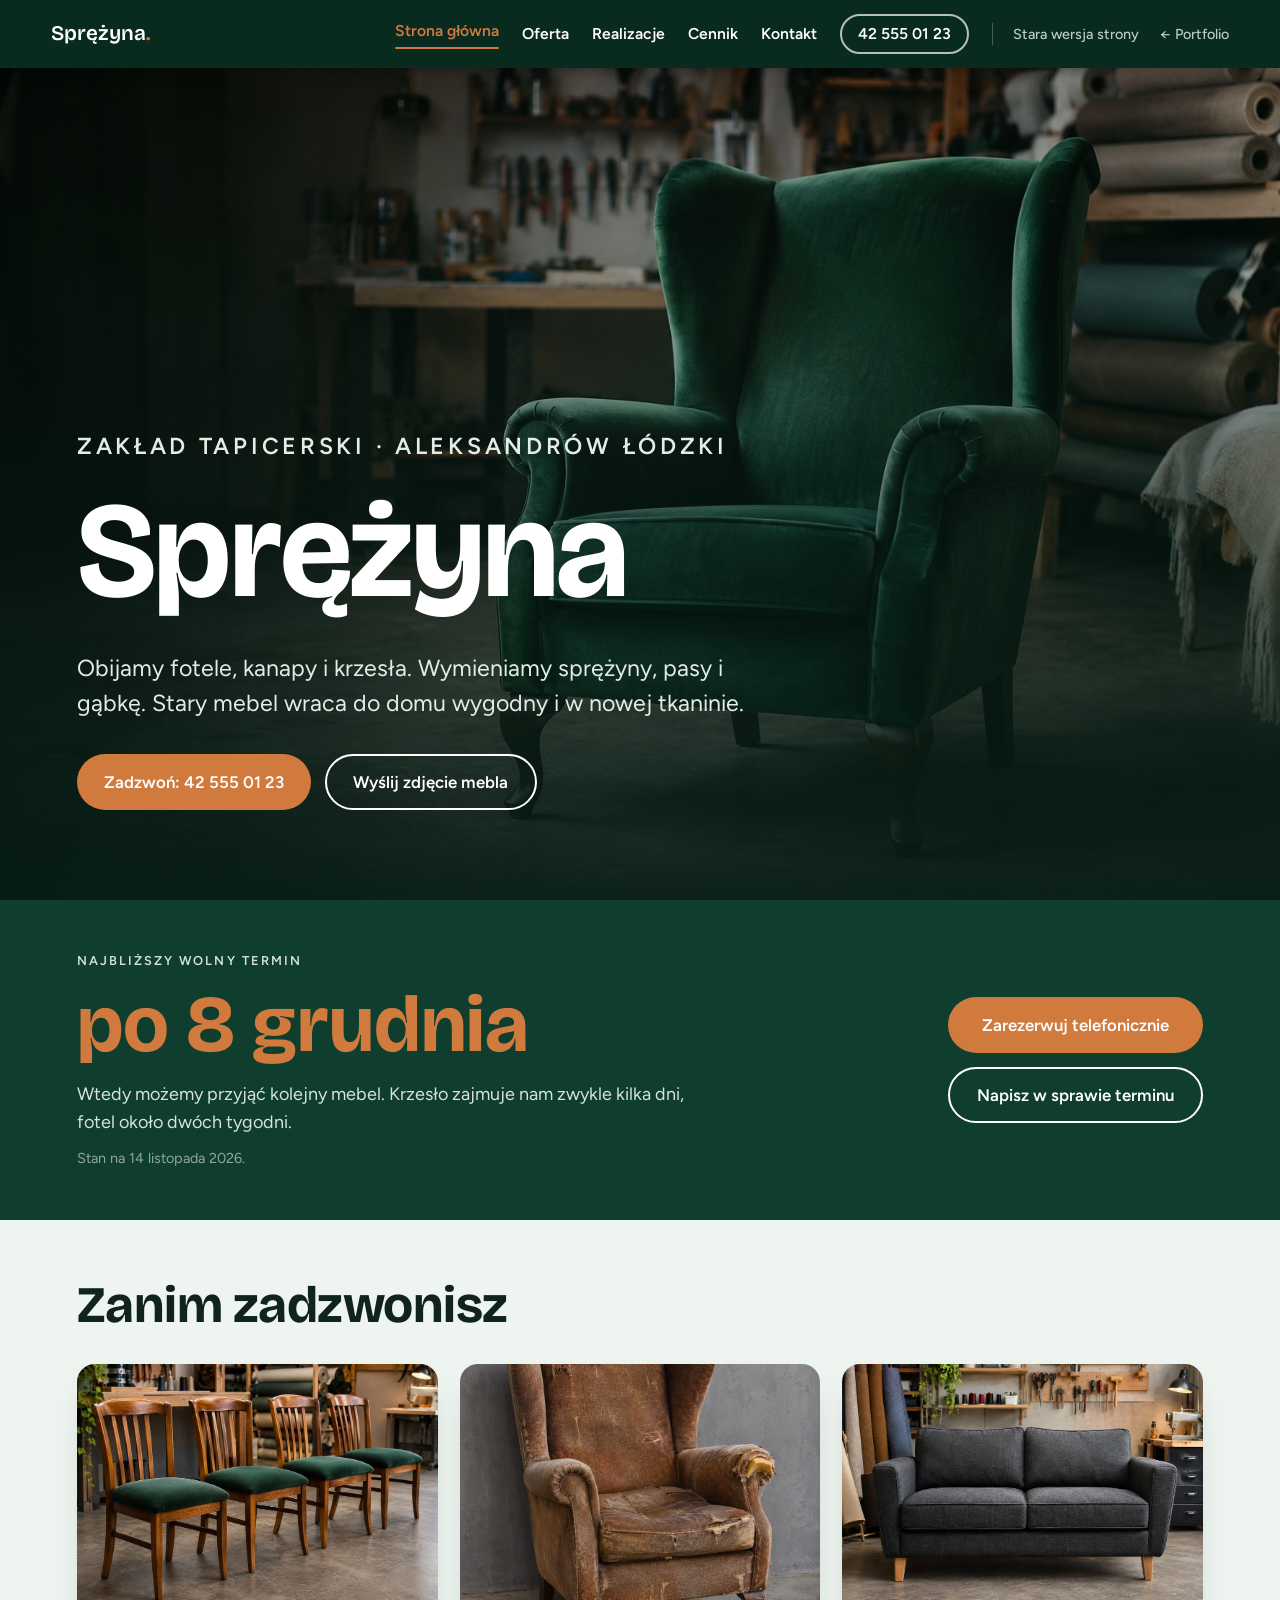
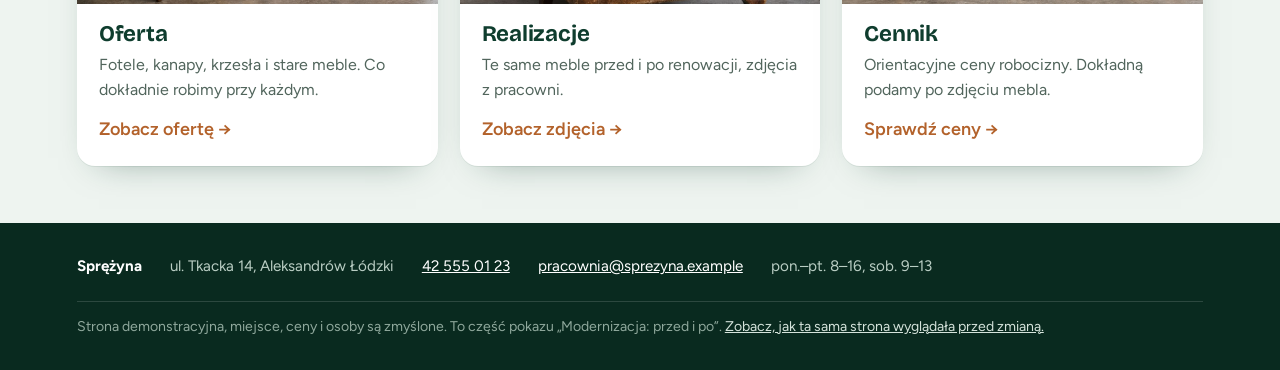
==== commit b901f2af: "Podstrony ekran po ekranie: nic nie wjeżdża od dołu; niski pas tytułu Co-Authored-By: Claude Opus 5." ====
--- a/po/index.html
+++ b/po/index.html
@@ -9,7 +9,7 @@
 <link rel="preconnect" href="https://fonts.googleapis.com">
 <link rel="preconnect" href="https://fonts.gstatic.com" crossorigin>
 <link href="https://fonts.googleapis.com/css2?family=Bricolage+Grotesque:opsz,wght@12..96,500;12..96,700&family=Figtree:wght@400;500;600&display=swap" rel="stylesheet">
-<link rel="stylesheet" href="styl.css?v=2">
+<link rel="stylesheet" href="styl.css?v=4">
 </head>
 <body>
 
@@ -44,6 +44,7 @@
   </div>
 </section>
 
+<div class="ekran">
 <section class="termin-pas">
   <div class="wew">
     <div>
@@ -59,7 +60,7 @@
   </div>
 </section>
 
-<section class="drogi">
+<section class="blok drogi">
   <div class="wew">
     <h2>Zanim zadzwonisz</h2>
     <div class="karty">
@@ -78,6 +79,7 @@
     </div>
   </div>
 </section>
+</div>
 </main>
 
 <footer class="stopka">
--- a/po/styl.css
+++ b/po/styl.css
@@ -48,14 +48,14 @@
 .start h1{font-size:clamp(3.4rem,13vw,8.5rem);margin-bottom:.18em}
 .start p{font-size:clamp(1.1rem,2.3vw,1.45rem);max-width:30em;color:#e3ede7}
 
-.termin-pas{background:var(--zielen);color:#fff;padding:clamp(40px,7vw,90px) clamp(20px,6vw,90px)}
+.termin-pas{background:var(--zielen);color:#fff;padding:clamp(28px,4vw,52px) clamp(20px,6vw,90px)}
 .termin-pas .wew{display:grid;grid-template-columns:1fr auto;gap:24px 60px;align-items:center}
 .termin-pas .kiedy{font-family:"Bricolage Grotesque",sans-serif;font-weight:700;font-size:clamp(2.6rem,7vw,5rem);line-height:1;color:var(--miedz);margin:.1em 0 .2em}
 .termin-pas p{color:#d5e3db;max-width:34em}
 .termin-pas .stan{font-size:.9rem;color:#8fa89c;margin-top:.6rem}
 .termin-pas .przyciski{margin-top:0;flex-direction:column}
 
-.drogi{padding:clamp(48px,7vw,96px) clamp(20px,6vw,90px)}
+.drogi{padding-top:clamp(32px,4.5vw,56px);padding-bottom:clamp(32px,4.5vw,56px)}
 .drogi h2{font-size:clamp(2rem,5vw,3.2rem);margin-bottom:.6em}
 .karty{display:grid;grid-template-columns:repeat(3,1fr);gap:22px}
 .karta{display:flex;flex-direction:column;background:#fff;border-radius:18px;overflow:hidden;text-decoration:none;box-shadow:0 1px 0 rgba(15,61,46,.08),0 14px 34px -22px rgba(15,61,46,.5);transition:transform .18s}
@@ -66,16 +66,21 @@
 .karta p{color:var(--szary);font-size:1rem}
 .karta .dalej{display:block;margin-top:.8rem;font-weight:600;color:var(--miedz-ciemna)}
 
+/* ---------- ekrany: każdy zajmuje cały ekran pod belką, następny nie wjeżdża od dołu ---------- */
+.ekran{min-height:calc(100vh - var(--naglowek));min-height:calc(100svh - var(--naglowek));display:flex;flex-direction:column}
+.ekran>.blok{flex:1}
+.blok{padding:clamp(32px,4.5vw,60px) clamp(20px,6vw,90px);display:flex;flex-direction:column;justify-content:center}
+.blok-biale{background:#fff}
+
 /* ---------- podstrony ---------- */
-.tytul{background:var(--zielen-ciemna);color:#fff;padding:clamp(40px,6vw,80px) clamp(20px,6vw,90px) clamp(32px,5vw,64px)}
-.tytul h1{font-size:clamp(2.6rem,8vw,5rem);margin-bottom:.25em}
-.tytul p{color:#d5e3db;max-width:36em;font-size:clamp(1.05rem,2vw,1.25rem)}
-.tresc{padding:clamp(40px,6vw,80px) clamp(20px,6vw,90px);min-height:50vh}
+.tytul{background:var(--zielen-ciemna);color:#fff;padding:clamp(24px,3.4vw,44px) clamp(20px,6vw,90px)}
+.tytul h1{font-size:clamp(2.1rem,5vw,3.4rem);margin-bottom:.2em}
+.tytul p{color:#d5e3db;max-width:44em;font-size:clamp(1rem,1.6vw,1.15rem)}
+.tytul .nadtytul{margin-bottom:.5rem}
 
 /* oferta */
-.usluga{display:grid;grid-template-columns:1fr 1fr;gap:clamp(24px,5vw,64px);align-items:center;margin-bottom:clamp(48px,7vw,90px)}
-.usluga:last-child{margin-bottom:0}
-.usluga:nth-child(even) img{order:2}
+.usluga{display:grid;grid-template-columns:1fr 1fr;gap:clamp(24px,5vw,64px);align-items:center}
+.blok-biale .usluga img{order:2}
 .usluga img{width:100%;aspect-ratio:3/2;object-fit:cover;border-radius:18px}
 .usluga h2{font-size:clamp(1.8rem,4vw,2.6rem);color:var(--zielen);margin-bottom:.4em}
 .usluga ul{list-style:none;margin:1rem 0 0}
@@ -92,7 +97,7 @@
 .para figure.po span{background:var(--miedz)}
 .podpis{grid-column:1/-1;padding:14px 18px;font-size:.98rem;color:#d5e3db}
 .podpis b{color:#fff;font-weight:600}
-.w-trakcie{display:grid;grid-template-columns:1.3fr 1fr;gap:clamp(24px,4vw,48px);align-items:center;margin-top:clamp(40px,6vw,72px);background:#fff;border-radius:18px;overflow:hidden}
+.w-trakcie{display:grid;grid-template-columns:1.3fr 1fr;gap:clamp(24px,4vw,48px);align-items:center;background:var(--jasne);border-radius:18px;overflow:hidden}
 .w-trakcie img{width:100%;height:100%;aspect-ratio:3/2;object-fit:cover}
 .w-trakcie div{padding:24px clamp(20px,3vw,36px) 28px 0}
 .w-trakcie h2{font-size:clamp(1.6rem,3.4vw,2.2rem);color:var(--zielen);margin-bottom:.4em}
@@ -116,8 +121,8 @@
 .kontakt p{margin-bottom:1rem}
 .sasiad{color:var(--szary);font-size:1rem}
 .dane{background:#fff;border-radius:18px;overflow:hidden}
-.dane img{width:100%;aspect-ratio:3/2;object-fit:cover}
-.dane div{padding:24px 28px}
+.dane img{width:100%;aspect-ratio:21/9;object-fit:cover}
+.dane div{padding:20px 26px}
 .dane h3{font-size:1.15rem;color:var(--zielen);margin:1.1em 0 .3em}
 .dane h3:first-child{margin-top:0}
 .dane table{border-collapse:collapse;width:100%}
@@ -155,7 +160,7 @@
   .termin-pas .wew{grid-template-columns:1fr}
   .termin-pas .przyciski{flex-direction:row}
   .usluga,.cennik-uklad,.kontakt,.w-trakcie{grid-template-columns:1fr}
-  .usluga:nth-child(even) img{order:0}
+  .blok-biale .usluga img{order:0}
   .w-trakcie div{padding:0 20px 24px}
   .pary{grid-template-columns:1fr;gap:16px}
   .para img{aspect-ratio:1/1}
